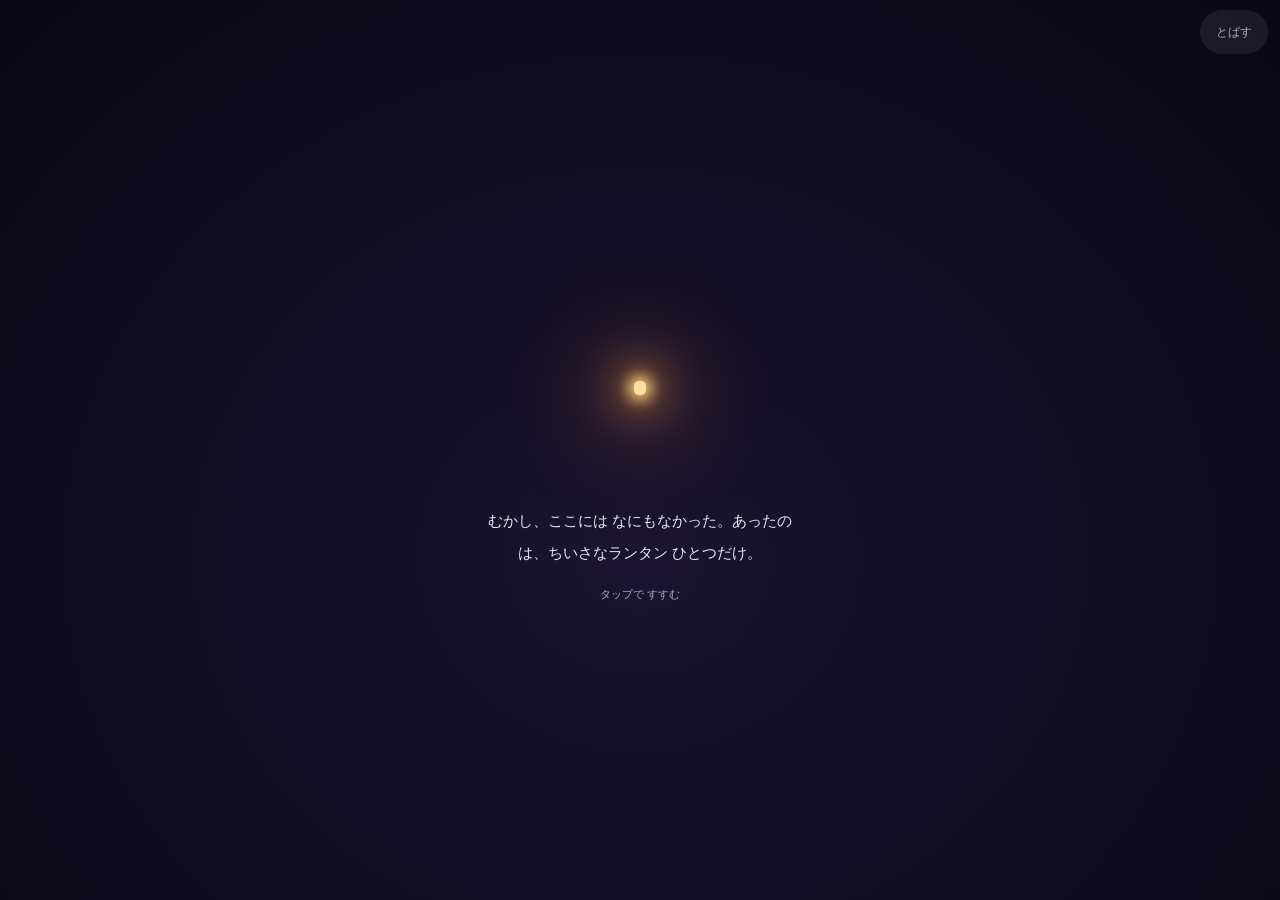
==== index.html @ 69ebb67f "フェーズ4: 昼夜サイクル・ねがいぼし・序盤の選択・ものがたり図鑑 - 昼夜サイクル: 朝50/昼70/夕50/夜70秒（定数で調整可）。段階の空を土台に   半透明ティント層を約30秒のtransi" ====
<!DOCTYPE html>
<html lang="ja">
<head>
<meta charset="UTF-8">
<meta name="viewport" content="width=device-width, initial-scale=1.0, viewport-fit=cover, user-scalable=no">
<meta name="theme-color" content="#0b1026">
<title>灯火の街リーザ</title>
<link rel="stylesheet" href="css/style.css">
</head>
<body>
<div id="app">

  <!-- 街ビュー -->
  <header id="city-view" class="stage-1 t-night" aria-label="街ビュー（タップでひかりを獲得）">
    <div id="stars"></div>
    <div id="moon"></div>
    <div id="sky-tints">
      <div class="tint tint-morning"></div>
      <div class="tint tint-day"></div>
      <div class="tint tint-dusk"></div>
    </div>
    <div id="clouds">
      <span class="cloud c1"></span>
      <span class="cloud c2"></span>
      <span class="cloud c3"></span>
    </div>
    <div class="layer" id="layer-far"></div>
    <div class="layer" id="layer-mid"></div>
    <div class="layer" id="layer-near"></div>
    <div class="layer" id="layer-fac"></div>
    <div id="ground"></div>
    <div id="resident-lights"></div>
    <div id="ambient-lights"></div>
    <div id="market-glow"></div>
    <div id="wave"></div>
    <div id="wish-layer"></div>
    <div id="tap-layer"></div>
    <div id="stage-banner">
      <span id="stage-no">段階 1</span>
      <span id="stage-name">泥のアジト</span>
      <span id="stage-glow">かがやき 0／5</span>
    </div>
    <div id="tap-hint">街をタップして ひかりを集めよう</div>
  </header>

  <!-- 資源表示バー -->
  <section id="resource-bar" aria-label="資源表示">
    <div id="res-grid">
      <div class="res">
        <span class="res-label">✦ ひかり</span>
        <span class="res-value" id="res-maso">0</span>
        <span class="res-rate" id="rate-maso">+0/秒</span>
      </div>
      <div class="res">
        <span class="res-label">▤ もくざい</span>
        <span class="res-value" id="res-shizai">0</span>
        <span class="res-rate" id="rate-shizai">+0/秒</span>
      </div>
      <div class="res">
        <span class="res-label">🏠 住人</span>
        <span class="res-value" id="res-people">0</span>
        <span class="res-rate">この街の なかま</span>
      </div>
    </div>
    <div id="goal-chip" aria-label="次の目標">
      <span id="goal-lamp"></span>
      <span id="goal-text"></span>
    </div>
  </section>

  <!-- 施設リスト -->
  <main id="facility-area">
    <h2 id="facility-heading">しせつ</h2>
    <ul id="facility-list"></ul>
  </main>

  <!-- フッターメニュー -->
  <nav id="footer-menu" aria-label="メニュー">
    <button type="button" class="tab active" data-tab="city">街</button>
    <button type="button" class="tab" data-tab="facility">しせつ</button>
    <button type="button" class="tab" data-tab="records">ずかん</button>
    <button type="button" class="tab" data-tab="settings">せってい</button>
  </nav>

</div>

<!-- 仲間の声・お知らせトースト -->
<div id="toast-area" aria-live="polite"></div>

<!-- 段階アップの祝祭演出 -->
<div id="celebration" hidden></div>

<!-- オープニング「約束」 -->
<div id="opening" class="scene-1" hidden>
  <button type="button" id="op-skip">とばす</button>
  <div id="op-stage">
    <div id="op-friends">
      <span class="op-friend f1"></span>
      <span class="op-friend f2"></span>
      <span class="op-friend f3"></span>
      <span class="op-friend f4"></span>
    </div>
    <div id="op-lantern"></div>
  </div>
  <p id="op-text"></p>
  <p id="op-next-hint">タップで すすむ</p>
  <button type="button" id="op-start" hidden>はじめる</button>
  <div id="op-flash"></div>
</div>

<!-- モーダル -->
<div id="modal-overlay" hidden>
  <div id="modal" role="dialog" aria-modal="true" aria-labelledby="modal-title">
    <div id="modal-lamp"></div>
    <h3 id="modal-title"></h3>
    <div id="modal-body"></div>
    <button type="button" id="modal-close">とじる</button>
  </div>
</div>

<script src="js/main.js"></script>
</body>
</html>
---- css/style.css ----
/* ============================================================
   灯火の街リーザ — スタイルシート
   ダーク基調（夜空の紺〜深い青紫）＋ランタンの暖色（琥珀・橙）
   外部素材・Webフォント不使用。システムフォントのみ。
   ============================================================ */

:root {
  --bg-deep: #0a0e22;
  --bg-panel: #121833;
  --bg-card: #161d3b;
  --line: rgba(255, 192, 110, 0.20);
  --amber: #ffbe62;
  --amber-bright: #ffdf9e; /* 蜂蜜色 */
  --orange: #ff9a45;       /* こはく色 */
  --c-rein: #6aa8ff;
  --c-baruto: #ff9a4d;
  --c-aruno: #d8dce8;
  --text: #e8e6f0;
  --text-dim: #aba7c9;
  --danger: #ef6e6e;
}

* { margin: 0; padding: 0; box-sizing: border-box; }

html, body {
  height: 100%;
  overflow: hidden;
  overscroll-behavior: none;
}

body {
  background: var(--bg-deep);
  color: var(--text);
  font-family: "Hiragino Kaku Gothic ProN", "Hiragino Sans", "Yu Gothic",
    "Meiryo", system-ui, sans-serif;
  -webkit-text-size-adjust: 100%;
  -webkit-tap-highlight-color: transparent;
  user-select: none;
  -webkit-user-select: none;
  touch-action: manipulation;
}

#app {
  display: flex;
  flex-direction: column;
  height: 100dvh;
  max-width: 560px;
  margin: 0 auto;
}

button {
  font-family: inherit;
  cursor: pointer;
  border: none;
}

/* ふりがな（ルビ） */
ruby { ruby-position: over; }
rt { font-size: 0.55em; opacity: 0.8; letter-spacing: 0; }

/* ============================================================
   街ビュー
   ============================================================ */

#city-view {
  position: relative;
  height: 42dvh;
  min-height: 230px;
  overflow: hidden;
  cursor: pointer;
  transition: background 1.8s ease;
  flex-shrink: 0;
}

/* 発展段階ごとの空 */
/* 「暗い夜」ではなく「灯りが主役の夜」。
   空はおよそ上半分（55%）に収め、地平線際に夜明け前の暖色帯を置いて
   完全な漆黒の面を作らない。段階が上がるほど地平線が明るくなる。 */
#city-view.stage-1 {
  background: linear-gradient(to bottom,
    #2a2552 0%, #3d3166 32%, #56396a 50%, #7c4f55 62%, #8a5a4a 70%,
    #4e3540 82%, #2e2330 100%);
}
#city-view.stage-2 {
  background: linear-gradient(to bottom,
    #262a5c 0%, #383270 34%, #5c3f6e 52%, #8a5a50 64%, #9a6a4e 70%,
    #54394a 82%, #2f2433 100%);
}
#city-view.stage-3 {
  background: linear-gradient(to bottom,
    #21275c 0%, #333476 36%, #564684 54%, #8a5e62 66%, #a07258 71%,
    #5c4258 84%, #342a40 100%);
}
#city-view.stage-4 {
  background: linear-gradient(to bottom,
    #1e2658 0%, #313a80 36%, #564a92 54%, #95646a 66%, #b07e60 71%,
    #664a62 84%, #3a2f48 100%);
}
#city-view.stage-5 {
  background: linear-gradient(to bottom,
    #1b2456 0%, #2f3e8c 34%, #5252a2 52%, #9a6e78 64%, #c08e6e 70%,
    #745878 84%, #443a58 100%);
}

/* 星空 */
#stars { position: absolute; inset: 0; pointer-events: none; }
.star {
  position: absolute;
  width: 2px; height: 2px;
  border-radius: 50%;
  background: #fff;
  opacity: 0.8;
  animation: twinkle 3s ease-in-out infinite;
}

/* 月 */
#moon {
  position: absolute;
  top: 12%; right: 12%;
  width: 34px; height: 34px;
  border-radius: 50%;
  background: radial-gradient(circle at 38% 38%, #f4eeda, #cfc8b8 65%, #aaa494);
  box-shadow: 0 0 24px 6px rgba(244, 238, 218, 0.25);
  opacity: 0;
  transition: opacity 2s ease;
  pointer-events: none;
}
#city-view.stage-2 #moon,
#city-view.stage-3 #moon,
#city-view.stage-4 #moon,
#city-view.stage-5 #moon { opacity: 0.9; }

/* 建物レイヤー */
.layer { position: absolute; inset: 0; pointer-events: none; }

.bld { position: absolute; bottom: 0; }
#layer-far  .bld { background: #2b3160; }
#layer-mid  .bld { background: #1d2348; }
#layer-near .bld { background: #131732; }
#city-view.stage-1 #layer-near .bld,
#city-view.stage-1 #layer-mid .bld { background: #181226; }
#city-view.stage-2 #layer-near .bld { background: #19142c; }
#city-view.stage-2 #layer-mid  .bld { background: #241e42; }

/* ============================================================
   施設シルエット（プレイヤーが建てたものが街の絵として残る）
   発展段階＝土地と空気の変化、施設＝建物の追加、と役割を分ける。
   ============================================================ */

#layer-fac .bld {
  bottom: 8%;            /* 地面の上に立つ前景の建物 */
  background: #150f2c;
}
#layer-fac > * { transform-origin: 50% 100%; }
#layer-fac .grow { animation: facGrow 0.55s ease-out; }
@keyframes facGrow {
  0%   { transform: scaleY(0.65); filter: brightness(2.4); }
  60%  { transform: scaleY(1.04); filter: brightness(1.6); }
  100% { transform: scaleY(1);    filter: brightness(1); }
}

/* 学問所：知的な青白い窓明かり */
.win.win-cool {
  background: #d4e6ff;
  box-shadow: 0 0 7px 2px rgba(150, 195, 255, 0.85);
}
/* 救護院：白〜緑がかった優しい灯 */
.win.win-soft {
  background: #e2ffe9;
  box-shadow: 0 0 7px 2px rgba(160, 240, 190, 0.8);
}
.clinic-aura {
  position: absolute;
  pointer-events: none;
  background: radial-gradient(ellipse at 50% 100%,
    rgba(190, 250, 210, 0.30), rgba(190, 250, 210, 0.10) 55%, transparent 75%);
  animation: glowPulse 6s ease-in-out infinite;
}

/* 市場の屋台とにぎわい */
.stall {
  position: absolute;
  background: #2a1a32;
  clip-path: polygon(0 100%, 0 34%, 50% 0, 100% 34%, 100% 100%);
}
.stall .win { animation-duration: 1.6s; }
.stall-glow {
  position: absolute;
  pointer-events: none;
  background: radial-gradient(ellipse at 50% 100%,
    rgba(255, 150, 70, 0.35), rgba(255, 130, 60, 0.12) 55%, transparent 78%);
  animation: glowPulse 4.5s ease-in-out infinite;
}

/* 屋根の形（clip-path） */
.bld.shape-hut {
  clip-path: polygon(0 100%, 0 38%, 12% 38%, 50% 0, 88% 38%, 100% 38%, 100% 100%);
}
.bld.shape-tower {
  clip-path: polygon(0 100%, 0 26%, 34% 26%, 50% 0, 66% 26%, 100% 26%, 100% 100%);
}
.bld.shape-step {
  clip-path: polygon(0 100%, 0 18%, 28% 18%, 28% 0, 72% 0, 72% 18%, 100% 18%, 100% 100%);
}
.bld.shape-flat {
  clip-path: polygon(0 100%, 0 6%, 8% 0, 92% 0, 100% 6%, 100% 100%);
}
.bld.shape-dome {
  clip-path: polygon(0 100%, 0 30%, 10% 16%, 30% 4%, 50% 0, 70% 4%, 90% 16%, 100% 30%, 100% 100%);
}

/* 窓明かり */
.win {
  position: absolute;
  width: 3px; height: 5px;
  border-radius: 1px;
  background: var(--amber-bright);
  box-shadow: 0 0 6px 1.5px rgba(255, 180, 80, 0.85);
  animation: flicker 2.6s ease-in-out infinite;
}

/* ランタン・街灯の光点 */
.lantern {
  position: absolute;
  width: 5px; height: 5px;
  border-radius: 50%;
  background: var(--amber-bright);
  box-shadow:
    0 0 8px 3px rgba(255, 190, 100, 0.9),
    0 0 22px 9px rgba(255, 150, 60, 0.35);
  animation: lanternSway 2.4s ease-in-out infinite;
}

/* 段階1の主役ランタン：小屋の戸口で大きく灯る */
.lantern.hero {
  width: 8px; height: 8px;
  box-shadow:
    0 0 14px 6px rgba(255, 205, 120, 0.95),
    0 0 44px 20px rgba(255, 165, 75, 0.45),
    0 0 100px 50px rgba(255, 145, 60, 0.16);
}

/* 住人の灯：人が増えるほど、窓明かりが増える */
#resident-lights { position: absolute; inset: 0; pointer-events: none; }
.res-light {
  position: absolute;
  width: 3px; height: 3px;
  border-radius: 1px;
  background: #ffd9a0;
  box-shadow: 0 0 6px 2px rgba(255, 195, 115, 0.65);
  animation: flicker 3s ease-in-out infinite;
}

/* 光の海（高段階の遠景の小さな灯） */
.sea-light {
  position: absolute;
  width: 2px; height: 2px;
  border-radius: 50%;
  background: #ffd9a0;
  box-shadow: 0 0 5px 2px rgba(255, 190, 110, 0.6);
  animation: twinkle 4s ease-in-out infinite;
}

/* 地面：街エリアを広く取り、漆黒にしない暖かみのある暗色 */
#ground {
  position: absolute;
  left: 0; right: 0; bottom: 0;
  height: 13%;
  background: linear-gradient(to bottom,
    rgba(40, 28, 38, 0) 0%, #2c2030 40%, #221a28 100%);
  pointer-events: none;
}

/* 市場の賑わい（暖色グロー・段階4以上） */
#market-glow {
  position: absolute;
  bottom: -6%;
  left: 18%;
  width: 64%;
  height: 38%;
  background: radial-gradient(ellipse at 50% 100%,
    rgba(255, 140, 58, 0.30), rgba(255, 120, 50, 0.12) 50%, transparent 75%);
  opacity: 0;
  transition: opacity 2s ease;
  animation: glowPulse 5s ease-in-out infinite;
  pointer-events: none;
}
#city-view.stage-4 #market-glow { opacity: 1; }
#city-view.stage-5 #market-glow { opacity: 1; left: 8%; width: 84%; }

/* 段階アップ：光の波 */
#wave {
  position: absolute;
  left: 50%; top: 62%;
  width: 24px; height: 24px;
  border-radius: 50%;
  background: radial-gradient(circle,
    rgba(255, 220, 150, 0.95) 0%,
    rgba(255, 180, 90, 0.5) 38%,
    rgba(255, 160, 70, 0.18) 60%,
    transparent 72%);
  transform: translate(-50%, -50%) scale(0);
  opacity: 0;
  pointer-events: none;
}
#wave.play { animation: lightWave 1.7s ease-out forwards; }
@keyframes lightWave {
  0%   { transform: translate(-50%, -50%) scale(0);  opacity: 1; }
  70%  { opacity: 0.75; }
  100% { transform: translate(-50%, -50%) scale(70); opacity: 0; }
}
#city-view.flash { animation: cityFlash 1.7s ease-out; }
@keyframes cityFlash {
  0% { filter: brightness(1); }
  30% { filter: brightness(1.55) saturate(1.2); }
  100% { filter: brightness(1); }
}

/* タップ演出 */
#tap-layer { position: absolute; inset: 0; pointer-events: none; overflow: hidden; }
.tap-glow {
  position: absolute;
  width: 40px; height: 40px;
  border-radius: 50%;
  background: radial-gradient(circle,
    rgba(255, 220, 150, 0.85), rgba(255, 170, 80, 0.3) 55%, transparent 72%);
  transform: translate(-50%, -50%) scale(0.4);
  animation: tapGlow 0.55s ease-out forwards;
}
@keyframes tapGlow {
  to { transform: translate(-50%, -50%) scale(2.1); opacity: 0; }
}
.tap-num {
  position: absolute;
  transform: translate(-50%, -50%);
  color: var(--amber-bright);
  font-size: 15px;
  font-weight: bold;
  text-shadow: 0 0 8px rgba(255, 170, 80, 0.9);
  animation: tapNum 0.8s ease-out forwards;
}
@keyframes tapNum {
  to { transform: translate(-50%, -190%); opacity: 0; }
}

/* タップで舞い上がる光の粒 */
.spark {
  position: absolute;
  width: 4px; height: 4px;
  border-radius: 50%;
  background: var(--amber-bright);
  box-shadow: 0 0 6px 2px rgba(255, 190, 100, 0.8);
  transform: translate(-50%, -50%);
  animation: sparkRise 1.1s ease-out forwards;
}
@keyframes sparkRise {
  0%   { transform: translate(-50%, -50%) scale(1); opacity: 1; }
  100% { transform: translate(calc(-50% + var(--dx, 0px)), -86px) scale(0.4); opacity: 0; }
}

/* タップ時：街の灯が一瞬強く脈動する */
#ambient-lights { transition: filter 0.16s ease-out; }
#city-view.lantern-pulse #ambient-lights { filter: brightness(1.8); }

/* 段階表示バナー */
#stage-banner {
  position: absolute;
  top: 10px; left: 10px;
  display: flex;
  flex-direction: column;
  padding: 6px 12px;
  border-radius: 10px;
  background: rgba(8, 10, 26, 0.55);
  border: 1px solid var(--line);
  pointer-events: none;
  backdrop-filter: blur(2px);
}
#stage-no { font-size: 10px; color: var(--text-dim); letter-spacing: 1px; }
#stage-name { font-size: 14px; font-weight: bold; color: var(--amber-bright); }
#stage-glow { font-size: 10px; color: var(--amber); margin-top: 1px; }

#tap-hint {
  position: absolute;
  bottom: 12px; left: 50%;
  transform: translateX(-50%);
  font-size: 11px;
  color: rgba(255, 213, 138, 0.75);
  background: rgba(8, 10, 26, 0.45);
  padding: 4px 12px;
  border-radius: 999px;
  pointer-events: none;
  animation: hintPulse 2.4s ease-in-out infinite;
  white-space: nowrap;
  transition: opacity 0.9s ease;
}
@keyframes hintPulse { 0%, 100% { opacity: 0.85; } 50% { opacity: 0.35; } }
#tap-hint.hidden { opacity: 0; animation: none; }

/* 共通アニメーション
   ※ 灯のゆらぎは filter(brightness) で表現する。
     opacity は昼夜サイクルの点灯/消灯フェードのために空けておく。 */
@keyframes flicker {
  0%, 100% { filter: brightness(1); }
  50% { filter: brightness(0.55); }
}
@keyframes twinkle {
  0%, 100% { opacity: 0.85; }
  50% { opacity: 0.2; }
}
@keyframes lanternSway {
  0%, 100% { filter: brightness(1); transform: translateY(0); }
  35% { filter: brightness(0.7); }
  50% { filter: brightness(0.95); transform: translateY(-1px); }
  70% { filter: brightness(0.6); }
}
@keyframes glowPulse {
  0%, 100% { transform: scaleX(1); }
  50% { transform: scaleX(1.08); }
}

/* ============================================================
   資源バー
   ============================================================ */

#resource-bar {
  display: flex;
  flex-direction: column;
  gap: 6px;
  padding: 8px 10px 7px;
  background: var(--bg-panel);
  border-top: 1px solid var(--line);
  border-bottom: 1px solid var(--line);
  flex-shrink: 0;
}
#res-grid {
  display: grid;
  grid-template-columns: 1fr 1fr 1.2fr;
  gap: 6px;
}

/* 次の目標チップ */
#goal-chip {
  display: flex;
  align-items: center;
  gap: 7px;
  align-self: center;
  max-width: 100%;
  padding: 4px 12px;
  border-radius: 999px;
  background: rgba(255, 178, 90, 0.10);
  border: 1px solid rgba(255, 178, 90, 0.30);
}
#goal-lamp {
  width: 6px; height: 6px;
  border-radius: 50%;
  background: var(--amber-bright);
  box-shadow: 0 0 6px 2px rgba(255, 190, 100, 0.8);
  animation: lanternSway 2.4s ease-in-out infinite;
  flex-shrink: 0;
}
#goal-text {
  font-size: 11px;
  color: var(--amber-bright);
  white-space: nowrap;
  overflow: hidden;
  text-overflow: ellipsis;
}
#goal-chip.changed { animation: goalChanged 0.7s ease-out; }
@keyframes goalChanged {
  0% { transform: scale(0.92); background: rgba(255, 178, 90, 0.35); }
  100% { transform: scale(1); background: rgba(255, 178, 90, 0.10); }
}
.res {
  display: flex;
  flex-direction: column;
  align-items: center;
  gap: 1px;
  min-width: 0;
}
.res-label { font-size: 10px; color: var(--text-dim); letter-spacing: 1px; }
.res-value {
  font-size: 17px;
  font-weight: bold;
  color: var(--amber-bright);
  text-shadow: 0 0 10px rgba(255, 178, 90, 0.25);
  white-space: nowrap;
}
.res-rate { font-size: 10px; color: var(--text-dim); white-space: nowrap; }
#res-stage { color: var(--amber); }

/* ============================================================
   施設リスト
   ============================================================ */

#facility-area {
  flex: 1;
  overflow-y: auto;
  -webkit-overflow-scrolling: touch;
  padding: 10px 12px calc(76px + env(safe-area-inset-bottom));
  background:
    radial-gradient(ellipse at 50% -20%, rgba(40, 48, 96, 0.5), transparent 60%),
    var(--bg-deep);
}
#facility-heading {
  font-size: 12px;
  color: var(--text-dim);
  letter-spacing: 3px;
  margin: 2px 2px 8px;
}
#facility-list { list-style: none; display: flex; flex-direction: column; gap: 10px; }

.card {
  display: flex;
  align-items: center;
  gap: 10px;
  background: linear-gradient(135deg, var(--bg-card), #121736);
  border: 1px solid var(--line);
  border-radius: 20px;
  padding: 12px 13px;
  box-shadow: 0 2px 10px rgba(0, 0, 0, 0.35);
}
.card-info { flex: 1; min-width: 0; }
.card-head {
  display: flex;
  align-items: baseline;
  gap: 8px;
  flex-wrap: wrap;
}
.card-name { font-size: 15px; font-weight: bold; color: var(--text); }
.card-char { font-size: 10px; color: var(--amber); }
.card-lv {
  font-size: 11px;
  color: var(--amber-bright);
  background: rgba(255, 178, 90, 0.12);
  border-radius: 6px;
  padding: 1px 6px;
}
.card-effect { font-size: 11px; color: var(--text-dim); margin-top: 4px; line-height: 1.7; }
.card-stat { font-size: 11px; color: var(--amber-bright); margin-top: 3px; }
.card-cost { font-size: 11px; margin-top: 2px; color: var(--text-dim); }
.card-cost .ok { color: #8fd48f; }
.card-cost .ng { color: var(--danger); }

/* 担当キャラのチップ（キャラ色） */
.card-char.chip-rein { color: var(--c-rein); }
.card-char.chip-baruto { color: var(--c-baruto); }
.card-char.chip-aruno { color: var(--c-aruno); }

.buy-btn {
  min-width: 66px;
  min-height: 48px;
  padding: 6px 10px;
  border-radius: 16px;
  font-size: 13px;
  font-weight: bold;
  color: #3a2304;
  background: linear-gradient(to bottom, #ffe7ae, var(--orange));
  box-shadow: 0 2px 10px rgba(255, 160, 70, 0.4);
  transition: transform 0.12s cubic-bezier(0.34, 1.8, 0.5, 1), opacity 0.2s ease;
  flex-shrink: 0;
}
.buy-btn:active { transform: scale(0.88); } /* ぷにっと縮む */
.buy-btn:disabled {
  background: #2e345c;
  color: #9aa0c4; /* グレーアウト時も読める明度を確保 */
  box-shadow: none;
  cursor: default;
}
/* 建設可能になった瞬間の気づき（わずかな明滅） */
.buy-btn.ping { animation: btnPing 0.9s ease-out 2; }
@keyframes btnPing {
  0%   { box-shadow: 0 0 0 0 rgba(255, 205, 130, 0.75); }
  100% { box-shadow: 0 0 16px 7px rgba(255, 205, 130, 0); }
}

/* ============================================================
   フッターメニュー
   ============================================================ */

#footer-menu {
  position: fixed;
  left: 0; right: 0; bottom: 0;
  margin: 0 auto;
  max-width: 560px;
  display: grid;
  grid-template-columns: repeat(4, 1fr);
  background: rgba(12, 15, 36, 0.96);
  border-top: 1px solid var(--line);
  padding-bottom: env(safe-area-inset-bottom);
  backdrop-filter: blur(6px);
}
#footer-menu .tab {
  min-height: 56px;
  background: transparent;
  color: var(--text-dim);
  font-size: 13px;
  font-weight: bold;
  letter-spacing: 2px;
  transition: color 0.2s ease;
}
#footer-menu .tab.active {
  color: var(--amber-bright);
  text-shadow: 0 0 10px rgba(255, 178, 90, 0.5);
}

/* ============================================================
   モーダル
   ============================================================ */

#modal-overlay {
  position: fixed;
  inset: 0;
  z-index: 50;
  display: flex;
  align-items: center;
  justify-content: center;
  padding: 20px;
  background: rgba(4, 6, 18, 0.78);
  animation: fadeIn 0.25s ease;
}
/* hidden属性を確実に効かせる（#modal-overlayのdisplay:flexがUAスタイルの
   [hidden]{display:none}より優先されてしまい、空のオーバーレイが画面を
   覆って操作不能になる不具合の修正） */
#modal-overlay[hidden] { display: none; }
@keyframes fadeIn { from { opacity: 0; } to { opacity: 1; } }

#modal {
  width: 100%;
  max-width: 340px;
  max-height: 76dvh;
  display: flex;
  flex-direction: column;
  background: linear-gradient(160deg, #1a2145, #10142e);
  border: 1px solid rgba(255, 178, 90, 0.35);
  border-radius: 18px;
  padding: 22px 18px 18px;
  box-shadow: 0 0 40px rgba(255, 160, 70, 0.12), 0 10px 30px rgba(0, 0, 0, 0.5);
  animation: modalUp 0.3s ease;
}
@keyframes modalUp {
  from { transform: translateY(16px); opacity: 0; }
  to { transform: translateY(0); opacity: 1; }
}

#modal-lamp {
  width: 10px; height: 10px;
  margin: 0 auto 12px;
  border-radius: 50%;
  background: var(--amber-bright);
  box-shadow:
    0 0 10px 4px rgba(255, 190, 100, 0.9),
    0 0 30px 14px rgba(255, 150, 60, 0.3);
  animation: lanternSway 2.4s ease-in-out infinite;
}

#modal-title {
  font-size: 15px;
  text-align: center;
  color: var(--amber-bright);
  margin-bottom: 12px;
  letter-spacing: 1px;
}

#modal-body {
  overflow-y: auto;
  font-size: 13px;
  line-height: 1.9;
  color: var(--text);
}

.story-text {
  background: rgba(255, 178, 90, 0.07);
  border-left: 3px solid var(--amber);
  border-radius: 0 10px 10px 0;
  padding: 10px 12px;
  margin-bottom: 10px;
}
.story-stage {
  font-size: 10px;
  color: var(--amber);
  letter-spacing: 1px;
  margin-bottom: 2px;
}
.story-locked { color: var(--text-dim); border-left-color: #3a3f60; }
.story-you {
  font-size: 12px;
  color: var(--amber);
  text-align: center;
  margin-top: 4px;
}
.intro-line { margin-bottom: 10px; text-align: center; }

.settings-row { margin-bottom: 14px; font-size: 12px; color: var(--text-dim); line-height: 1.8; }

.danger-btn {
  width: 100%;
  min-height: 48px;
  border-radius: 12px;
  background: transparent;
  border: 1px solid var(--danger);
  color: var(--danger);
  font-size: 13px;
  font-weight: bold;
}
.danger-btn:active { background: rgba(224, 85, 85, 0.15); }

#modal-close {
  margin-top: 16px;
  min-height: 48px;
  border-radius: 12px;
  font-size: 14px;
  font-weight: bold;
  color: #2a1804;
  background: linear-gradient(to bottom, var(--amber-bright), var(--orange));
  box-shadow: 0 2px 8px rgba(255, 150, 60, 0.35);
}
#modal-close:active { transform: scale(0.97); }

/* 小さい画面への配慮 */
@media (max-height: 640px) {
  #city-view { height: 38dvh; min-height: 200px; }
}

/* ============================================================
   トースト（仲間の声・住人のお知らせ）
   ============================================================ */

#toast-area {
  position: fixed;
  left: 50%;
  transform: translateX(-50%);
  bottom: calc(66px + env(safe-area-inset-bottom));
  width: min(92vw, 420px);
  z-index: 40;
  display: flex;
  flex-direction: column;
  gap: 8px;
  pointer-events: none;
}
.toast {
  pointer-events: auto;
  display: flex;
  align-items: center;
  gap: 9px;
  background: rgba(18, 23, 50, 0.96);
  border: 1.5px solid var(--line);
  border-radius: 18px;
  padding: 9px 14px;
  font-size: 12px;
  line-height: 1.7;
  color: var(--text);
  box-shadow: 0 4px 16px rgba(0, 0, 0, 0.45);
  animation: toastIn 0.3s cubic-bezier(0.34, 1.4, 0.5, 1);
}
.toast.out { animation: toastOut 0.32s ease forwards; }
@keyframes toastIn {
  from { transform: translateY(14px); opacity: 0; }
  to { transform: translateY(0); opacity: 1; }
}
@keyframes toastOut {
  to { transform: translateY(8px); opacity: 0; }
}
.toast.info { border-color: rgba(255, 192, 110, 0.45); }

/* 吹き出し：角丸＋キャラ色の縁取り。顔は描かず紋章で表現 */
.toast.voice .emblem {
  width: 28px; height: 28px;
  border-radius: 50%;
  display: flex;
  align-items: center;
  justify-content: center;
  font-size: 14px;
  flex-shrink: 0;
  background: rgba(255, 255, 255, 0.06);
}
.toast.voice .voice-body { display: flex; flex-direction: column; min-width: 0; }
.toast.voice .voice-name { font-size: 10px; font-weight: bold; letter-spacing: 1px; }
.toast.v-rein   { border-color: rgba(106, 168, 255, 0.65); }
.toast.v-rein   .emblem { border: 1.5px solid var(--c-rein); }
.toast.v-rein   .voice-name { color: var(--c-rein); }
.toast.v-baruto { border-color: rgba(255, 154, 77, 0.65); }
.toast.v-baruto .emblem { border: 1.5px solid var(--c-baruto); }
.toast.v-baruto .voice-name { color: var(--c-baruto); }
.toast.v-aruno  { border-color: rgba(216, 220, 232, 0.55); }
.toast.v-aruno  .emblem { border: 1.5px solid var(--c-aruno); }
.toast.v-aruno  .voice-name { color: var(--c-aruno); }

/* ============================================================
   祝祭演出（段階アップ：おめでとう!）
   ============================================================ */

#celebration {
  position: fixed;
  inset: 0;
  z-index: 45;
  pointer-events: none;
  overflow: hidden;
}
#celebration[hidden] { display: none; }
#cel-title {
  position: absolute;
  left: 50%; top: 26%;
  transform: translate(-50%, -50%);
  font-size: 30px;
  font-weight: bold;
  color: var(--amber-bright);
  text-shadow: 0 0 18px rgba(255, 190, 100, 0.9), 0 2px 4px rgba(0, 0, 0, 0.4);
  animation: celTitle 1.6s cubic-bezier(0.34, 1.5, 0.5, 1) forwards;
  white-space: nowrap;
}
@keyframes celTitle {
  0% { transform: translate(-50%, -50%) scale(0.4); opacity: 0; }
  20% { transform: translate(-50%, -50%) scale(1.08); opacity: 1; }
  30% { transform: translate(-50%, -50%) scale(1); }
  80% { opacity: 1; }
  100% { transform: translate(-50%, -62%); opacity: 0; }
}
.cel-spark {
  position: absolute;
  width: 6px; height: 6px;
  border-radius: 50%;
  background: var(--amber-bright);
  box-shadow: 0 0 10px 4px rgba(255, 190, 100, 0.8);
  animation: celRise 1.3s ease-out forwards;
  opacity: 0;
}
@keyframes celRise {
  0% { transform: translateY(0) scale(1); opacity: 1; }
  100% { transform: translateY(-46vh) scale(0.4); opacity: 0; }
}
.cheer {
  position: absolute;
  font-size: 14px;
  font-weight: bold;
  color: #fff;
  text-shadow: 0 0 10px rgba(255, 200, 120, 0.9);
  animation: cheerFloat 1.5s ease-out forwards;
  opacity: 0;
}
@keyframes cheerFloat {
  0% { transform: translateY(10px) scale(0.8); opacity: 0; }
  25% { opacity: 1; }
  100% { transform: translateY(-34px) scale(1.05); opacity: 0; }
}

/* ============================================================
   オープニング「約束」
   ============================================================ */

#opening {
  position: fixed;
  inset: 0;
  z-index: 90;
  display: flex;
  flex-direction: column;
  align-items: center;
  justify-content: center;
  padding: 28px;
  background: radial-gradient(ellipse at 50% 62%,
    #1a1430 0%, #110d24 45%, #0a0817 100%);
  cursor: pointer;
  user-select: none;
}
#opening[hidden] { display: none; }

#op-skip {
  position: absolute;
  top: calc(10px + env(safe-area-inset-top));
  right: 12px;
  min-height: 44px;
  padding: 8px 16px;
  border-radius: 999px;
  background: rgba(255, 255, 255, 0.07);
  color: var(--text-dim);
  font-size: 12px;
}

#op-stage { position: relative; width: 180px; height: 180px; margin-bottom: 28px; }

#op-lantern {
  position: absolute;
  left: 50%; top: 50%;
  width: 12px; height: 14px;
  transform: translate(-50%, -50%);
  border-radius: 5px;
  background: var(--amber-bright);
  box-shadow:
    0 0 14px 6px rgba(255, 205, 120, 0.9),
    0 0 44px 20px rgba(255, 165, 75, 0.4),
    0 0 100px 50px rgba(255, 145, 60, 0.14);
  animation: lanternSway 2.6s ease-in-out infinite;
}
/* 2枚目：灯がやさしく、おおきく揺れる */
#opening.scene-2 #op-lantern,
#opening.scene-3 #op-lantern,
#opening.scene-4 #op-lantern {
  animation: opLanternWarm 2.2s ease-in-out infinite;
}
@keyframes opLanternWarm {
  0%, 100% { transform: translate(-50%, -50%) scale(1); opacity: 1; }
  50% { transform: translate(-50%, -52%) scale(1.18); opacity: 0.85; }
}

/* 3枚目：4つの小さな光（仲間の気配）が集まってくる */
.op-friend {
  position: absolute;
  width: 7px; height: 7px;
  border-radius: 50%;
  background: #ffe9c0;
  box-shadow: 0 0 10px 4px rgba(255, 210, 140, 0.7);
  opacity: 0;
}
#opening.scene-3 .op-friend,
#opening.scene-4 .op-friend { animation: friendGather 2.4s ease-out forwards; }
.op-friend.f1 { left: 8%;  top: 16%; }
.op-friend.f2 { left: 86%; top: 24%; animation-delay: 0.25s !important; }
.op-friend.f3 { left: 12%; top: 78%; animation-delay: 0.5s !important; }
.op-friend.f4 { left: 82%; top: 72%; animation-delay: 0.75s !important; }
@keyframes friendGather {
  0% { opacity: 0; transform: translate(0, 0) scale(0.6); }
  30% { opacity: 1; }
  100% {
    opacity: 1;
    transform: translate(calc((90px - 100%) * 0.45), calc((90px - 100%) * 0.45)) scale(1);
  }
}

#op-text {
  max-width: 320px;
  min-height: 4.2em;
  font-size: 15px;
  line-height: 2.1;
  text-align: center;
  color: var(--text);
  animation: fadeIn 0.8s ease;
}
#op-next-hint {
  margin-top: 18px;
  font-size: 11px;
  color: var(--text-dim);
  animation: hintPulse 2.4s ease-in-out infinite;
}
#op-start {
  min-width: 180px;
  min-height: 54px;
  border-radius: 999px;
  font-size: 17px;
  font-weight: bold;
  color: #3a2304;
  background: linear-gradient(to bottom, #ffe7ae, var(--orange));
  box-shadow: 0 0 24px rgba(255, 170, 80, 0.45);
  transition: transform 0.12s cubic-bezier(0.34, 1.8, 0.5, 1);
  animation: fadeIn 0.8s ease;
}
#op-start:active { transform: scale(0.9); }

/* はじめる→画面が暖かく明転して、街へ */
#op-flash {
  position: absolute;
  inset: 0;
  pointer-events: none;
  background: radial-gradient(ellipse at 50% 60%,
    rgba(255, 222, 160, 0.95), rgba(255, 190, 110, 0.75) 45%, rgba(255, 170, 90, 0.4) 100%);
  opacity: 0;
}
#opening.depart { animation: opDepart 0.95s ease forwards; }
#opening.depart #op-flash { animation: opFlash 0.95s ease forwards; }
@keyframes opFlash {
  0% { opacity: 0; }
  40% { opacity: 1; }
  100% { opacity: 1; }
}
@keyframes opDepart {
  0% { opacity: 1; }
  55% { opacity: 1; }
  100% { opacity: 0; }
}

/* きろく内の「やくそくを もういちど見る」 */
.replay-btn {
  width: 100%;
  min-height: 46px;
  margin-bottom: 12px;
  border-radius: 14px;
  background: rgba(255, 192, 110, 0.12);
  border: 1px solid rgba(255, 192, 110, 0.4);
  color: var(--amber-bright);
  font-size: 13px;
  font-weight: bold;
}
.replay-btn:active { transform: scale(0.96); }

/* ============================================================
   昼夜サイクル（朝→昼→夕→夜。色の変化はCSS transitionで約30秒）
   段階ごとの空（夜の姿）を土台に、半透明のティント層を重ねて
   時間帯の色をのせる。「段階の個性 > 時間帯の色」を保つ。
   ============================================================ */

#sky-tints { position: absolute; inset: 0; pointer-events: none; }
.tint {
  position: absolute;
  inset: 0;
  opacity: 0;
  transition: opacity 30s linear;
}
/* 朝：地平線から淡い金色、空は薄い水色〜藤色。建物はやわらかい逆光 */
.tint-morning {
  background: linear-gradient(to bottom,
    #a9b8da 0%, #bdb2da 32%, #d9bfae 55%, #f0d3a0 68%, #e8c290 76%,
    #b08e7a 88%, #6e5a5c 100%);
}
/* 昼：もっとも明るく広い薄青の空 */
.tint-day {
  background: linear-gradient(to bottom,
    #9dc2e8 0%, #abceee 38%, #c2daf0 64%, #d6e2ea 80%,
    #b6b9c2 92%, #9a978f 100%);
}
/* 夕：こはく色〜茜色 */
.tint-dusk {
  background: linear-gradient(to bottom,
    #574a88 0%, #84577a 34%, #b96760 56%, #e4944e 70%, #d4824a 76%,
    #8a5648 88%, #4e3848 100%);
}
#city-view.t-morning .tint-morning { opacity: 0.82; }
#city-view.t-day     .tint-day     { opacity: 0.88; }
#city-view.t-dusk    .tint-dusk    { opacity: 0.7; }

/* 雲（朝・昼にゆっくり流れる） */
#clouds {
  position: absolute;
  inset: 0;
  pointer-events: none;
  opacity: 0;
  transition: opacity 30s linear;
}
#city-view.t-morning #clouds { opacity: 0.45; }
#city-view.t-day     #clouds { opacity: 0.85; }
.cloud {
  position: absolute;
  background: rgba(255, 255, 255, 0.75);
  border-radius: 50%;
  filter: blur(7px);
  animation: cloudDrift linear infinite;
}
.cloud.c1 { width: 90px;  height: 22px; top: 14%; animation-duration: 95s;  animation-delay: -20s; }
.cloud.c2 { width: 60px;  height: 16px; top: 26%; animation-duration: 120s; animation-delay: -70s; }
.cloud.c3 { width: 110px; height: 26px; top: 7%;  animation-duration: 150s; animation-delay: -110s; }
@keyframes cloudDrift {
  from { transform: translateX(-30vw); }
  to   { transform: translateX(110vw); }
}

/* 灯の点灯/消灯：時間差(--lit-delay)で一つずつ */
.win, .lantern, .sea-light, .res-light {
  transition: opacity 2.2s ease;
  transition-delay: var(--lit-delay, 0s);
}
#market-glow, .stall-glow, .clinic-aura { transition: opacity 8s ease; }

/* 朝・昼：窓明かりとランタンは休む（段階1の主役ランタンだけは灯り続ける） */
#city-view.t-morning .win, #city-view.t-day .win,
#city-view.t-morning .lantern:not(.hero), #city-view.t-day .lantern:not(.hero),
#city-view.t-morning .sea-light, #city-view.t-day .sea-light,
#city-view.t-morning .res-light, #city-view.t-day .res-light,
#city-view.t-morning .stall-glow, #city-view.t-day .stall-glow,
#city-view.t-morning .clinic-aura, #city-view.t-day .clinic-aura,
#city-view.t-morning #market-glow, #city-view.t-day #market-glow {
  opacity: 0 !important;
}

/* 星と月は夜（と夕の名残）にだけ */
#stars { transition: opacity 30s linear; }
#city-view.t-morning #stars { opacity: 0.15; }
#city-view.t-day     #stars { opacity: 0; }
#city-view.t-dusk    #stars { opacity: 0.5; }
#city-view.t-morning #moon, #city-view.t-day #moon { opacity: 0 !important; }

/* 夜のタップ：粒がわずかに華やぐ */
.spark.bright {
  width: 5px; height: 5px;
  box-shadow:
    0 0 8px 3px rgba(255, 210, 130, 0.95),
    0 0 18px 7px rgba(255, 180, 90, 0.4);
}

/* ============================================================
   ねがいぼし（昼=光る蝶 / 夜=流れ星）
   ============================================================ */

#wish-layer { position: absolute; inset: 0; pointer-events: none; }
.wish {
  position: absolute;
  width: 48px; height: 48px;     /* タップしやすい大きさ */
  pointer-events: auto;
  background: transparent;
  border: none;
  cursor: pointer;
  animation: wishLife 6s ease forwards;
}
.wish.gone { animation: wishOut 0.5s ease forwards; }
@keyframes wishLife {
  0% { opacity: 0; }
  8% { opacity: 1; }
  85% { opacity: 1; }
  100% { opacity: 0; }
}
@keyframes wishOut { to { opacity: 0; } }

/* 流れ星：ゆっくり斜めにながれる光 */
.wish-star { animation: wishLife 6s ease forwards, wishDrift 6s linear forwards; }
@keyframes wishDrift { to { transform: translate(-44px, 26px); } }
.wish-star .wish-core {
  position: absolute;
  left: 50%; top: 50%;
  width: 7px; height: 7px;
  border-radius: 50%;
  background: #fff7e0;
  box-shadow:
    0 0 10px 4px rgba(255, 235, 180, 0.95),
    0 0 26px 10px rgba(255, 210, 130, 0.45);
}
.wish-star .wish-core::after {
  content: "";
  position: absolute;
  left: 5px; top: 2px;
  width: 46px; height: 2.5px;
  border-radius: 2px;
  transform: rotate(-28deg);
  transform-origin: left center;
  background: linear-gradient(to right, rgba(255, 240, 200, 0.95), transparent);
}

/* 光る蝶：はばたく2枚のはね */
.wish-butterfly .wish-core {
  position: absolute;
  left: 50%; top: 50%;
  width: 2.5px; height: 9px;
  border-radius: 2px;
  background: #fff3d6;
  box-shadow: 0 0 8px 3px rgba(255, 240, 200, 0.8);
  animation: butterflyBob 1.6s ease-in-out infinite;
}
.wish-butterfly .wish-core::before,
.wish-butterfly .wish-core::after {
  content: "";
  position: absolute;
  top: -1px;
  width: 9px; height: 11px;
  border-radius: 60% 60% 45% 45%;
  background: rgba(255, 244, 214, 0.9);
  box-shadow: 0 0 9px 3px rgba(255, 226, 160, 0.65);
}
.wish-butterfly .wish-core::before {
  left: -9px;
  transform-origin: right center;
  animation: flapL 0.45s ease-in-out infinite;
}
.wish-butterfly .wish-core::after {
  left: 2.5px;
  transform-origin: left center;
  animation: flapR 0.45s ease-in-out infinite;
}
@keyframes flapL { 0%, 100% { transform: scaleX(1); } 50% { transform: scaleX(0.35); } }
@keyframes flapR { 0%, 100% { transform: scaleX(1); } 50% { transform: scaleX(0.35); } }
@keyframes butterflyBob {
  0%, 100% { transform: translateY(0); }
  50% { transform: translateY(-7px); }
}

.wish-num {
  font-size: 16px;
  color: #fff3d6;
  animation-duration: 1.05s;
}

/* ============================================================
   ずかん（街のあゆみ＋ものがたり）
   ============================================================ */

.zukan-head {
  font-size: 11px;
  letter-spacing: 3px;
  text-align: center;
  color: var(--text-dim);
  margin: 14px 0 8px;
}
.page-card {
  background: rgba(255, 220, 150, 0.06);
  border: 1px solid rgba(255, 192, 110, 0.28);
  border-radius: 14px;
  padding: 10px 12px;
  margin-bottom: 10px;
}
.page-title {
  font-size: 13px;
  font-weight: bold;
  color: var(--amber-bright);
  margin-bottom: 4px;
}
.page-text { font-size: 12.5px; line-height: 2; }
.page-locked { opacity: 0.75; }
.page-locked .page-title { color: var(--text-dim); }
.page-locked .page-text { color: var(--text-dim); font-size: 11px; }
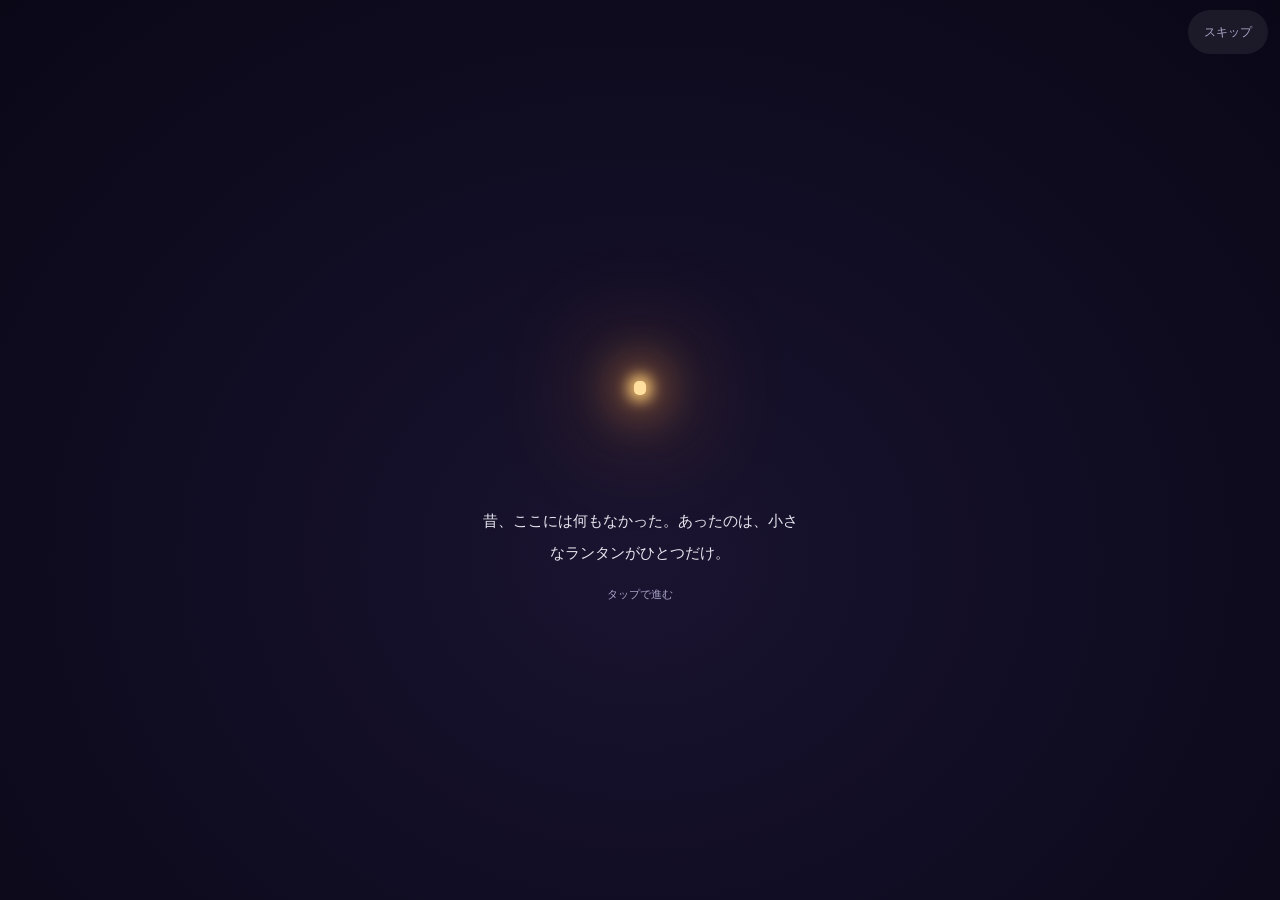
==== commit 97ae6f14: "フェーズ6: 文章の対象年齢引き上げ＋Three.js本格3D街ビュー＋街のおねがい タスクA: 通常の漢字仮名交じり文へ全面改稿（分かち書き全廃、ルビは   救護院・街灯網・帳など難読語のみ）。光/" ====
--- a/index.html
+++ b/index.html
@@ -6,12 +6,13 @@
 <meta name="theme-color" content="#0b1026">
 <title>灯火の街リーザ</title>
 <link rel="stylesheet" href="css/style.css">
+<link rel="stylesheet" href="css/town3d.css">
 </head>
 <body>
 <div id="app">
 
   <!-- 街ビュー -->
-  <header id="city-view" class="stage-1 t-night" aria-label="街ビュー（タップでひかりを獲得）">
+  <header id="city-view" class="stage-1 t-night" aria-label="街ビュー（タップで光を獲得）">
     <div id="stars"></div>
     <div id="moon"></div>
     <div id="sky-tints">
@@ -32,34 +33,39 @@
     <div id="resident-lights"></div>
     <div id="ambient-lights"></div>
     <div id="market-glow"></div>
+    <div id="diorama"></div>
     <div id="wave"></div>
     <div id="wish-layer"></div>
     <div id="tap-layer"></div>
+    <button type="button" id="quest-board-btn" aria-label="街のおねがい">
+      <span id="quest-board-icon"></span>
+      <span id="quest-badge" hidden>0</span>
+    </button>
     <div id="stage-banner">
       <span id="stage-no">段階 1</span>
       <span id="stage-name">泥のアジト</span>
-      <span id="stage-glow">かがやき 0／5</span>
+      <span id="stage-glow">輝き 0／5</span>
     </div>
-    <div id="tap-hint">街をタップして ひかりを集めよう</div>
+    <div id="tap-hint">街をタップして光を集めよう</div>
   </header>
 
   <!-- 資源表示バー -->
   <section id="resource-bar" aria-label="資源表示">
     <div id="res-grid">
       <div class="res">
-        <span class="res-label">✦ ひかり</span>
+        <span class="res-label">✦ 光</span>
         <span class="res-value" id="res-maso">0</span>
         <span class="res-rate" id="rate-maso">+0/秒</span>
       </div>
       <div class="res">
-        <span class="res-label">▤ もくざい</span>
+        <span class="res-label">▤ 木材</span>
         <span class="res-value" id="res-shizai">0</span>
         <span class="res-rate" id="rate-shizai">+0/秒</span>
       </div>
       <div class="res">
         <span class="res-label">🏠 住人</span>
         <span class="res-value" id="res-people">0</span>
-        <span class="res-rate">この街の なかま</span>
+        <span class="res-rate">この街の仲間</span>
       </div>
     </div>
     <div id="goal-chip" aria-label="次の目標">
@@ -70,16 +76,24 @@
 
   <!-- 施設リスト -->
   <main id="facility-area">
-    <h2 id="facility-heading">しせつ</h2>
+    <h2 id="facility-heading">施設</h2>
     <ul id="facility-list"></ul>
   </main>
 
   <!-- フッターメニュー -->
   <nav id="footer-menu" aria-label="メニュー">
-    <button type="button" class="tab active" data-tab="city">街</button>
-    <button type="button" class="tab" data-tab="facility">しせつ</button>
-    <button type="button" class="tab" data-tab="records">ずかん</button>
-    <button type="button" class="tab" data-tab="settings">せってい</button>
+    <button type="button" class="tab active" data-tab="city">
+      <span class="tab-icon icon-home" aria-hidden="true"></span><span class="tab-label">街</span>
+    </button>
+    <button type="button" class="tab" data-tab="facility">
+      <span class="tab-icon icon-build" aria-hidden="true"></span><span class="tab-label">施設</span>
+    </button>
+    <button type="button" class="tab" data-tab="records">
+      <span class="tab-icon icon-book" aria-hidden="true"></span><span class="tab-label">図鑑</span>
+    </button>
+    <button type="button" class="tab" data-tab="settings">
+      <span class="tab-icon icon-gear" aria-hidden="true"></span><span class="tab-label">設定</span>
+    </button>
   </nav>
 
 </div>
@@ -92,7 +106,7 @@
 
 <!-- オープニング「約束」 -->
 <div id="opening" class="scene-1" hidden>
-  <button type="button" id="op-skip">とばす</button>
+  <button type="button" id="op-skip">スキップ</button>
   <div id="op-stage">
     <div id="op-friends">
       <span class="op-friend f1"></span>
@@ -103,8 +117,8 @@
     <div id="op-lantern"></div>
   </div>
   <p id="op-text"></p>
-  <p id="op-next-hint">タップで すすむ</p>
-  <button type="button" id="op-start" hidden>はじめる</button>
+  <p id="op-next-hint">タップで進む</p>
+  <button type="button" id="op-start" hidden>始める</button>
   <div id="op-flash"></div>
 </div>
 
@@ -114,10 +128,14 @@
     <div id="modal-lamp"></div>
     <h3 id="modal-title"></h3>
     <div id="modal-body"></div>
-    <button type="button" id="modal-close">とじる</button>
+    <button type="button" id="modal-close">閉じる</button>
   </div>
 </div>
 
+<script src="vendor/three.min.js"></script>
+<script src="js/town-model.js"></script>
+<script src="js/town3js.js"></script>
+<script src="js/town3d.js"></script>
 <script src="js/main.js"></script>
 </body>
 </html>
--- a/css/style.css
+++ b/css/style.css
@@ -12,12 +12,22 @@
   --amber: #ffbe62;
   --amber-bright: #ffdf9e; /* 蜂蜜色 */
   --orange: #ff9a45;       /* こはく色 */
-  --c-rein: #6aa8ff;
-  --c-baruto: #ff9a4d;
-  --c-aruno: #d8dce8;
+  --c-rein: #3a78d8;
+  --c-baruto: #e07818;
+  --c-aruno: #7d87a8;
   --text: #e8e6f0;
   --text-dim: #aba7c9;
-  --danger: #ef6e6e;
+  --danger: #c04545;
+  /* あたたかい案内板（紙）テーマ */
+  --paper: #f6edd9;
+  --paper-2: #efe2c4;
+  --paper-3: #e7d8b4;
+  --ink: #4a3527;
+  --ink-soft: #6e5a45;
+  --ink-dim: #8a7460;
+  --line-warm: rgba(122, 90, 50, 0.28);
+  --honey: #ffcf6a;
+  --kohaku: #f0962e;
 }
 
 * { margin: 0; padding: 0; box-sizing: border-box; }
@@ -427,9 +437,9 @@
   flex-direction: column;
   gap: 6px;
   padding: 8px 10px 7px;
-  background: var(--bg-panel);
-  border-top: 1px solid var(--line);
-  border-bottom: 1px solid var(--line);
+  background: linear-gradient(to bottom, var(--paper), var(--paper-2));
+  border-top: 2px solid var(--line-warm);
+  border-bottom: 2px solid var(--line-warm);
   flex-shrink: 0;
 }
 #res-grid {
@@ -447,28 +457,29 @@
   max-width: 100%;
   padding: 4px 12px;
   border-radius: 999px;
-  background: rgba(255, 178, 90, 0.10);
-  border: 1px solid rgba(255, 178, 90, 0.30);
+  background: rgba(240, 150, 46, 0.14);
+  border: 1.5px solid rgba(200, 120, 30, 0.45);
 }
 #goal-lamp {
   width: 6px; height: 6px;
   border-radius: 50%;
-  background: var(--amber-bright);
-  box-shadow: 0 0 6px 2px rgba(255, 190, 100, 0.8);
+  background: var(--kohaku);
+  box-shadow: 0 0 6px 2px rgba(240, 150, 46, 0.7);
   animation: lanternSway 2.4s ease-in-out infinite;
   flex-shrink: 0;
 }
 #goal-text {
   font-size: 11px;
-  color: var(--amber-bright);
+  font-weight: bold;
+  color: #8a5410;
   white-space: nowrap;
   overflow: hidden;
   text-overflow: ellipsis;
 }
 #goal-chip.changed { animation: goalChanged 0.7s ease-out; }
 @keyframes goalChanged {
-  0% { transform: scale(0.92); background: rgba(255, 178, 90, 0.35); }
-  100% { transform: scale(1); background: rgba(255, 178, 90, 0.10); }
+  0% { transform: scale(0.92); background: rgba(240, 150, 46, 0.4); }
+  100% { transform: scale(1); background: rgba(240, 150, 46, 0.14); }
 }
 .res {
   display: flex;
@@ -477,16 +488,15 @@
   gap: 1px;
   min-width: 0;
 }
-.res-label { font-size: 10px; color: var(--text-dim); letter-spacing: 1px; }
+.res-label { font-size: 10px; color: var(--ink-soft); letter-spacing: 1px; font-weight: bold; }
 .res-value {
   font-size: 17px;
   font-weight: bold;
-  color: var(--amber-bright);
-  text-shadow: 0 0 10px rgba(255, 178, 90, 0.25);
+  color: #8a5410;
   white-space: nowrap;
 }
-.res-rate { font-size: 10px; color: var(--text-dim); white-space: nowrap; }
-#res-stage { color: var(--amber); }
+.res-rate { font-size: 10px; color: var(--ink-dim); white-space: nowrap; }
+#res-stage { color: #a06a10; }
 
 /* ============================================================
    施設リスト
@@ -513,11 +523,11 @@
   display: flex;
   align-items: center;
   gap: 10px;
-  background: linear-gradient(135deg, var(--bg-card), #121736);
-  border: 1px solid var(--line);
+  background: linear-gradient(160deg, var(--paper), var(--paper-2));
+  border: 2px solid var(--line-warm);
   border-radius: 20px;
   padding: 12px 13px;
-  box-shadow: 0 2px 10px rgba(0, 0, 0, 0.35);
+  box-shadow: 0 3px 10px rgba(30, 18, 8, 0.35), 0 1px 0 rgba(255, 255, 255, 0.5) inset;
 }
 .card-info { flex: 1; min-width: 0; }
 .card-head {
@@ -526,20 +536,21 @@
   gap: 8px;
   flex-wrap: wrap;
 }
-.card-name { font-size: 15px; font-weight: bold; color: var(--text); }
-.card-char { font-size: 10px; color: var(--amber); }
+.card-name { font-size: 15px; font-weight: bold; color: var(--ink); }
+.card-char { font-size: 10px; font-weight: bold; }
 .card-lv {
   font-size: 11px;
-  color: var(--amber-bright);
-  background: rgba(255, 178, 90, 0.12);
-  border-radius: 6px;
-  padding: 1px 6px;
-}
-.card-effect { font-size: 11px; color: var(--text-dim); margin-top: 4px; line-height: 1.7; }
-.card-stat { font-size: 11px; color: var(--amber-bright); margin-top: 3px; }
-.card-cost { font-size: 11px; margin-top: 2px; color: var(--text-dim); }
-.card-cost .ok { color: #8fd48f; }
-.card-cost .ng { color: var(--danger); }
+  font-weight: bold;
+  color: #8a5410;
+  background: rgba(240, 150, 46, 0.18);
+  border-radius: 8px;
+  padding: 1px 7px;
+}
+.card-effect { font-size: 11px; color: var(--ink-soft); margin-top: 4px; line-height: 1.7; }
+.card-stat { font-size: 11px; font-weight: bold; color: #a06a10; margin-top: 3px; }
+.card-cost { font-size: 11px; margin-top: 2px; color: var(--ink-soft); }
+.card-cost .ok { color: #3e7a3e; font-weight: bold; }
+.card-cost .ng { color: var(--danger); font-weight: bold; }
 
 /* 担当キャラのチップ（キャラ色） */
 .card-char.chip-rein { color: var(--c-rein); }
@@ -553,16 +564,18 @@
   border-radius: 16px;
   font-size: 13px;
   font-weight: bold;
-  color: #3a2304;
-  background: linear-gradient(to bottom, #ffe7ae, var(--orange));
-  box-shadow: 0 2px 10px rgba(255, 160, 70, 0.4);
+  color: #4a2a06;
+  background: linear-gradient(to bottom, var(--honey), var(--kohaku));
+  border: 1.5px solid rgba(140, 80, 10, 0.4);
+  box-shadow: 0 3px 8px rgba(180, 100, 20, 0.4), 0 1px 0 rgba(255, 255, 255, 0.5) inset;
   transition: transform 0.12s cubic-bezier(0.34, 1.8, 0.5, 1), opacity 0.2s ease;
   flex-shrink: 0;
 }
 .buy-btn:active { transform: scale(0.88); } /* ぷにっと縮む */
 .buy-btn:disabled {
-  background: #2e345c;
-  color: #9aa0c4; /* グレーアウト時も読める明度を確保 */
+  background: var(--paper-3);
+  color: var(--ink-soft); /* グレーアウト時も必ず読める濃さに */
+  border-color: rgba(122, 90, 50, 0.25);
   box-shadow: none;
   cursor: default;
 }
@@ -584,23 +597,91 @@
   max-width: 560px;
   display: grid;
   grid-template-columns: repeat(4, 1fr);
-  background: rgba(12, 15, 36, 0.96);
-  border-top: 1px solid var(--line);
-  padding-bottom: env(safe-area-inset-bottom);
-  backdrop-filter: blur(6px);
+  gap: 4px;
+  padding: 5px 6px calc(5px + env(safe-area-inset-bottom));
+  background: linear-gradient(to bottom, var(--paper), var(--paper-2));
+  border-top: 2px solid var(--line-warm);
+  box-shadow: 0 -3px 12px rgba(20, 10, 4, 0.3);
 }
 #footer-menu .tab {
-  min-height: 56px;
+  min-height: 52px;
+  display: flex;
+  flex-direction: column;
+  align-items: center;
+  justify-content: center;
+  gap: 3px;
+  border-radius: 14px;
   background: transparent;
-  color: var(--text-dim);
-  font-size: 13px;
-  font-weight: bold;
-  letter-spacing: 2px;
-  transition: color 0.2s ease;
-}
+  color: var(--ink-soft);
+  font-size: 11px;
+  font-weight: bold;
+  letter-spacing: 1px;
+  transition: transform 0.12s cubic-bezier(0.34, 1.8, 0.5, 1), background 0.2s ease;
+}
+#footer-menu .tab:active { transform: scale(0.92); }
 #footer-menu .tab.active {
-  color: var(--amber-bright);
-  text-shadow: 0 0 10px rgba(255, 178, 90, 0.5);
+  color: #6e3c04;
+  background: linear-gradient(to bottom, var(--honey), #f8b94e);
+  box-shadow: 0 2px 6px rgba(180, 100, 20, 0.35), 0 1px 0 rgba(255, 255, 255, 0.5) inset;
+}
+
+/* CSS自作のタブアイコン（絵文字ではない簡易アイコン） */
+.tab-icon { position: relative; width: 18px; height: 16px; display: block; }
+.tab-icon::before, .tab-icon::after { content: ""; position: absolute; }
+/* 街＝いえ */
+.icon-home::before { /* 屋根 */
+  left: 0; top: 0;
+  width: 18px; height: 8px;
+  clip-path: polygon(0 100%, 50% 0, 100% 100%);
+  background: currentColor;
+}
+.icon-home::after { /* 壁とまど */
+  left: 3px; top: 8px;
+  width: 12px; height: 8px;
+  border-radius: 0 0 2px 2px;
+  background: currentColor;
+}
+/* しせつ＝かなづち */
+.icon-build::before { /* 柄 */
+  left: 8px; top: 3px;
+  width: 3.5px; height: 13px;
+  border-radius: 2px;
+  background: currentColor;
+  transform: rotate(35deg);
+}
+.icon-build::after { /* 頭 */
+  left: 3px; top: 1px;
+  width: 11px; height: 5px;
+  border-radius: 2px;
+  background: currentColor;
+  transform: rotate(35deg);
+}
+/* ずかん＝ほん */
+.icon-book::before {
+  left: 1px; top: 1px;
+  width: 16px; height: 13px;
+  border-radius: 2px 4px 4px 2px;
+  background: currentColor;
+}
+.icon-book::after { /* 中央の折り目 */
+  left: 8.2px; top: 2.5px;
+  width: 1.6px; height: 10px;
+  background: var(--paper);
+}
+/* せってい＝はぐるま */
+.icon-gear::before {
+  left: 1px; top: 0;
+  width: 16px; height: 16px;
+  border-radius: 50%;
+  background:
+    repeating-conic-gradient(currentColor 0 28deg, transparent 28deg 60deg);
+}
+.icon-gear::after { /* 軸の穴 */
+  left: 5px; top: 4px;
+  width: 8px; height: 8px;
+  border-radius: 50%;
+  background: currentColor;
+  box-shadow: 0 0 0 2px var(--paper) inset;
 }
 
 /* ============================================================
@@ -630,11 +711,11 @@
   max-height: 76dvh;
   display: flex;
   flex-direction: column;
-  background: linear-gradient(160deg, #1a2145, #10142e);
-  border: 1px solid rgba(255, 178, 90, 0.35);
-  border-radius: 18px;
+  background: linear-gradient(160deg, var(--paper), var(--paper-2));
+  border: 2px solid var(--line-warm);
+  border-radius: 22px;
   padding: 22px 18px 18px;
-  box-shadow: 0 0 40px rgba(255, 160, 70, 0.12), 0 10px 30px rgba(0, 0, 0, 0.5);
+  box-shadow: 0 0 40px rgba(255, 160, 70, 0.15), 0 10px 30px rgba(0, 0, 0, 0.5);
   animation: modalUp 0.3s ease;
 }
 @keyframes modalUp {
@@ -656,7 +737,7 @@
 #modal-title {
   font-size: 15px;
   text-align: center;
-  color: var(--amber-bright);
+  color: var(--ink);
   margin-bottom: 12px;
   letter-spacing: 1px;
 }
@@ -665,56 +746,60 @@
   overflow-y: auto;
   font-size: 13px;
   line-height: 1.9;
-  color: var(--text);
+  color: var(--ink);
 }
 
 .story-text {
-  background: rgba(255, 178, 90, 0.07);
-  border-left: 3px solid var(--amber);
-  border-radius: 0 10px 10px 0;
+  background: rgba(240, 150, 46, 0.10);
+  border-left: 3px solid var(--kohaku);
+  border-radius: 0 12px 12px 0;
   padding: 10px 12px;
   margin-bottom: 10px;
 }
 .story-stage {
   font-size: 10px;
-  color: var(--amber);
+  font-weight: bold;
+  color: #a06a10;
   letter-spacing: 1px;
   margin-bottom: 2px;
 }
-.story-locked { color: var(--text-dim); border-left-color: #3a3f60; }
+.story-locked { color: var(--ink-dim); border-left-color: rgba(122, 90, 50, 0.3); background: rgba(122, 90, 50, 0.06); }
 .story-you {
   font-size: 12px;
-  color: var(--amber);
+  font-weight: bold;
+  color: #a06a10;
   text-align: center;
   margin-top: 4px;
 }
 .intro-line { margin-bottom: 10px; text-align: center; }
 
-.settings-row { margin-bottom: 14px; font-size: 12px; color: var(--text-dim); line-height: 1.8; }
+.settings-row { margin-bottom: 14px; font-size: 12px; color: var(--ink-soft); line-height: 1.8; }
 
 .danger-btn {
   width: 100%;
   min-height: 48px;
-  border-radius: 12px;
-  background: transparent;
-  border: 1px solid var(--danger);
+  border-radius: 14px;
+  background: rgba(192, 69, 69, 0.07);
+  border: 1.5px solid var(--danger);
   color: var(--danger);
   font-size: 13px;
   font-weight: bold;
 }
-.danger-btn:active { background: rgba(224, 85, 85, 0.15); }
+.danger-btn:active { background: rgba(192, 69, 69, 0.18); }
 
 #modal-close {
   margin-top: 16px;
   min-height: 48px;
-  border-radius: 12px;
+  border-radius: 14px;
   font-size: 14px;
   font-weight: bold;
-  color: #2a1804;
-  background: linear-gradient(to bottom, var(--amber-bright), var(--orange));
-  box-shadow: 0 2px 8px rgba(255, 150, 60, 0.35);
-}
-#modal-close:active { transform: scale(0.97); }
+  color: #4a2a06;
+  background: linear-gradient(to bottom, var(--honey), var(--kohaku));
+  border: 1.5px solid rgba(140, 80, 10, 0.4);
+  box-shadow: 0 3px 8px rgba(180, 100, 20, 0.35), 0 1px 0 rgba(255, 255, 255, 0.5) inset;
+  transition: transform 0.12s cubic-bezier(0.34, 1.8, 0.5, 1);
+}
+#modal-close:active { transform: scale(0.92); }
 
 /* 小さい画面への配慮 */
 @media (max-height: 640px) {
@@ -742,14 +827,14 @@
   display: flex;
   align-items: center;
   gap: 9px;
-  background: rgba(18, 23, 50, 0.96);
-  border: 1.5px solid var(--line);
+  background: linear-gradient(160deg, var(--paper), var(--paper-2));
+  border: 2px solid var(--line-warm);
   border-radius: 18px;
   padding: 9px 14px;
   font-size: 12px;
   line-height: 1.7;
-  color: var(--text);
-  box-shadow: 0 4px 16px rgba(0, 0, 0, 0.45);
+  color: var(--ink);
+  box-shadow: 0 4px 16px rgba(0, 0, 0, 0.4);
   animation: toastIn 0.3s cubic-bezier(0.34, 1.4, 0.5, 1);
 }
 .toast.out { animation: toastOut 0.32s ease forwards; }
@@ -760,7 +845,7 @@
 @keyframes toastOut {
   to { transform: translateY(8px); opacity: 0; }
 }
-.toast.info { border-color: rgba(255, 192, 110, 0.45); }
+.toast.info { border-color: rgba(200, 120, 30, 0.55); }
 
 /* 吹き出し：角丸＋キャラ色の縁取り。顔は描かず紋章で表現 */
 .toast.voice .emblem {
@@ -771,17 +856,17 @@
   justify-content: center;
   font-size: 14px;
   flex-shrink: 0;
-  background: rgba(255, 255, 255, 0.06);
+  background: rgba(122, 90, 50, 0.08);
 }
 .toast.voice .voice-body { display: flex; flex-direction: column; min-width: 0; }
 .toast.voice .voice-name { font-size: 10px; font-weight: bold; letter-spacing: 1px; }
-.toast.v-rein   { border-color: rgba(106, 168, 255, 0.65); }
+.toast.v-rein   { border-color: var(--c-rein); }
 .toast.v-rein   .emblem { border: 1.5px solid var(--c-rein); }
 .toast.v-rein   .voice-name { color: var(--c-rein); }
-.toast.v-baruto { border-color: rgba(255, 154, 77, 0.65); }
+.toast.v-baruto { border-color: var(--c-baruto); }
 .toast.v-baruto .emblem { border: 1.5px solid var(--c-baruto); }
 .toast.v-baruto .voice-name { color: var(--c-baruto); }
-.toast.v-aruno  { border-color: rgba(216, 220, 232, 0.55); }
+.toast.v-aruno  { border-color: var(--c-aruno); }
 .toast.v-aruno  .emblem { border: 1.5px solid var(--c-aruno); }
 .toast.v-aruno  .voice-name { color: var(--c-aruno); }
 
@@ -976,15 +1061,15 @@
   100% { opacity: 0; }
 }
 
-/* きろく内の「やくそくを もういちど見る」 */
+/* ずかん内の「やくそくを もういちど見る」 */
 .replay-btn {
   width: 100%;
   min-height: 46px;
   margin-bottom: 12px;
   border-radius: 14px;
-  background: rgba(255, 192, 110, 0.12);
-  border: 1px solid rgba(255, 192, 110, 0.4);
-  color: var(--amber-bright);
+  background: rgba(240, 150, 46, 0.14);
+  border: 1.5px solid rgba(200, 120, 30, 0.5);
+  color: #8a5410;
   font-size: 13px;
   font-weight: bold;
 }
@@ -1179,25 +1264,134 @@
 
 .zukan-head {
   font-size: 11px;
+  font-weight: bold;
   letter-spacing: 3px;
   text-align: center;
-  color: var(--text-dim);
+  color: var(--ink-dim);
   margin: 14px 0 8px;
 }
 .page-card {
-  background: rgba(255, 220, 150, 0.06);
-  border: 1px solid rgba(255, 192, 110, 0.28);
-  border-radius: 14px;
+  background: rgba(255, 255, 255, 0.45);
+  border: 1.5px solid var(--line-warm);
+  border-radius: 16px;
   padding: 10px 12px;
   margin-bottom: 10px;
 }
 .page-title {
   font-size: 13px;
   font-weight: bold;
-  color: var(--amber-bright);
+  color: #8a5410;
   margin-bottom: 4px;
 }
-.page-text { font-size: 12.5px; line-height: 2; }
-.page-locked { opacity: 0.75; }
-.page-locked .page-title { color: var(--text-dim); }
-.page-locked .page-text { color: var(--text-dim); font-size: 11px; }
+.page-text { font-size: 12.5px; line-height: 2; color: var(--ink); }
+.page-locked { opacity: 0.8; }
+.page-locked .page-title { color: var(--ink-dim); }
+.page-locked .page-text { color: var(--ink-dim); font-size: 11px; }
+
+/* ============================================================
+   街のおねがい（依頼システム）
+   ============================================================ */
+
+#quest-board-btn {
+  position: absolute;
+  top: 10px; right: 10px;
+  width: 48px; height: 48px;
+  border-radius: 14px;
+  background: linear-gradient(to bottom, var(--paper), var(--paper-2));
+  border: 2px solid var(--line-warm);
+  box-shadow: 0 3px 8px rgba(20, 10, 4, 0.35);
+  display: flex;
+  align-items: center;
+  justify-content: center;
+  transition: transform 0.12s cubic-bezier(0.34, 1.8, 0.5, 1);
+  z-index: 6;
+}
+#quest-board-btn:active { transform: scale(0.9); }
+#quest-board-btn.unread { animation: boardWiggle 2.2s ease-in-out infinite; }
+@keyframes boardWiggle {
+  0%, 100% { transform: rotate(0); }
+  6% { transform: rotate(-5deg); }
+  12% { transform: rotate(4deg); }
+  18% { transform: rotate(0); }
+}
+/* 掲示板アイコン（CSS自作） */
+#quest-board-icon {
+  position: relative;
+  width: 22px; height: 17px;
+  border-radius: 3px;
+  background: #b08a5e;
+  border: 2px solid #6e5a45;
+}
+#quest-board-icon::before {
+  content: "";
+  position: absolute;
+  left: 3px; top: 3px;
+  width: 12px; height: 2px;
+  background: #f6edd9;
+  box-shadow: 0 4px 0 #f6edd9;
+}
+#quest-board-icon::after {
+  content: "";
+  position: absolute;
+  left: 8px; top: -8px;
+  width: 3px; height: 7px;
+  background: #6e5a45;
+}
+#quest-badge {
+  position: absolute;
+  top: -6px; right: -6px;
+  min-width: 20px; height: 20px;
+  border-radius: 10px;
+  background: var(--danger);
+  color: #fff;
+  font-size: 12px;
+  font-weight: bold;
+  display: flex;
+  align-items: center;
+  justify-content: center;
+  border: 2px solid var(--paper);
+}
+
+.quest-card {
+  background: rgba(255, 255, 255, 0.45);
+  border: 1.5px solid var(--line-warm);
+  border-radius: 16px;
+  padding: 11px 13px;
+  margin-bottom: 12px;
+}
+.quest-from { font-size: 10px; font-weight: bold; color: #a06a10; letter-spacing: 1px; }
+.quest-title { font-size: 14px; font-weight: bold; color: var(--ink); margin: 3px 0; }
+.quest-note { font-size: 11.5px; color: var(--ink-soft); margin-bottom: 6px; }
+.quest-prog { font-size: 12px; font-weight: bold; color: #8a5410; margin-bottom: 6px; }
+.quest-btn {
+  display: block;
+  width: 100%;
+  min-height: 46px;
+  margin-top: 6px;
+  border-radius: 13px;
+  font-size: 12.5px;
+  font-weight: bold;
+  color: #4a2a06;
+  background: linear-gradient(to bottom, var(--honey), var(--kohaku));
+  border: 1.5px solid rgba(140, 80, 10, 0.4);
+  transition: transform 0.12s cubic-bezier(0.34, 1.8, 0.5, 1);
+}
+.quest-btn:active { transform: scale(0.95); }
+.quest-btn:disabled {
+  background: var(--paper-3);
+  color: var(--ink-soft);
+  border-color: rgba(122, 90, 50, 0.25);
+}
+.quest-btn.quest-choice { background: linear-gradient(to bottom, #ffe9c0, #f4b85a); }
+
+/* 3Dビューでタップした施設のカードを知らせる */
+.card.hl { animation: cardHl 1.5s ease-out; }
+@keyframes cardHl {
+  0% { box-shadow: 0 0 0 3px rgba(240, 150, 46, 0.9), 0 3px 10px rgba(30, 18, 8, 0.35); }
+  100% { box-shadow: 0 0 0 0 rgba(240, 150, 46, 0), 0 3px 10px rgba(30, 18, 8, 0.35); }
+}
+
+/* Three.js使用時はDOMの空・旧演出を消す（シーンが空も描く） */
+#city-view.gl #stars, #city-view.gl #moon, #city-view.gl #sky-tints,
+#city-view.gl #clouds, #city-view.gl #ground, #city-view.gl #market-glow,
+#city-view.gl #diorama { display: none; }
--- a/css/town3d.css
+++ b/css/town3d.css
@@ -0,0 +1,476 @@
+/* ============================================================
+   灯火の街リーザ — ジオラマ街ビュー専用スタイル
+   transform / opacity / filter のみでアニメーションし、
+   毎フレームの layout / paint を起こさない。
+   ============================================================ */
+
+#diorama {
+  position: absolute;
+  inset: 0;
+  pointer-events: none;
+  perspective: 720px;
+  perspective-origin: 50% 18%;
+  --tilt: 56deg;
+}
+
+/* 奥に傾いた地面ボード */
+#town-board {
+  position: absolute;
+  left: -22%;
+  bottom: -6%;
+  width: 144%;
+  height: 92%;
+  transform: rotateX(var(--tilt));
+  transform-origin: 50% 100%;
+  transform-style: preserve-3d;
+  border-radius: 18px;
+  box-shadow: 0 0 40px rgba(0, 0, 0, 0.35) inset;
+  transition: filter 30s linear;
+}
+
+/* 段階ごとの地面（土と草はら → 石畳 → 美しい敷石） */
+.g-stage-1 {
+  background:
+    radial-gradient(circle at 22% 30%, rgba(96, 122, 60, 0.5) 0 7%, transparent 8%),
+    radial-gradient(circle at 70% 70%, rgba(96, 122, 60, 0.42) 0 9%, transparent 10%),
+    radial-gradient(circle at 82% 24%, rgba(96, 122, 60, 0.35) 0 5%, transparent 6%),
+    radial-gradient(circle at 36% 78%, rgba(110, 134, 66, 0.4) 0 6%, transparent 7%),
+    linear-gradient(to bottom, #6b5a40, #75634a 55%, #6b5a44);
+}
+.g-stage-2 {
+  background:
+    radial-gradient(circle at 20% 26%, rgba(106, 136, 64, 0.55) 0 9%, transparent 10%),
+    radial-gradient(circle at 74% 68%, rgba(106, 136, 64, 0.5) 0 11%, transparent 12%),
+    radial-gradient(circle at 84% 22%, rgba(106, 136, 64, 0.4) 0 6%, transparent 7%),
+    radial-gradient(circle at 30% 80%, rgba(118, 148, 70, 0.46) 0 8%, transparent 9%),
+    linear-gradient(to bottom, #6e6045, #7a6a50 55%, #6e6048);
+}
+.g-stage-3 {
+  background:
+    radial-gradient(circle at 18% 28%, rgba(108, 138, 66, 0.5) 0 9%, transparent 10%),
+    radial-gradient(circle at 78% 70%, rgba(108, 138, 66, 0.45) 0 10%, transparent 11%),
+    repeating-linear-gradient(45deg, rgba(255, 255, 255, 0.03) 0 6px, transparent 6px 12px),
+    linear-gradient(to bottom, #6f6652, #7b715c 55%, #6f6654);
+}
+.g-stage-4 {
+  background:
+    radial-gradient(circle at 16% 26%, rgba(112, 142, 70, 0.5) 0 8%, transparent 9%),
+    radial-gradient(circle at 80% 72%, rgba(112, 142, 70, 0.45) 0 9%, transparent 10%),
+    repeating-linear-gradient(45deg, rgba(255, 244, 214, 0.05) 0 7px, transparent 7px 14px),
+    linear-gradient(to bottom, #746b58, #837964 55%, #746b5a);
+}
+.g-stage-5 {
+  background:
+    radial-gradient(circle at 14% 24%, rgba(118, 150, 76, 0.5) 0 8%, transparent 9%),
+    radial-gradient(circle at 82% 74%, rgba(118, 150, 76, 0.45) 0 9%, transparent 10%),
+    repeating-linear-gradient(45deg, rgba(255, 244, 214, 0.08) 0 8px, transparent 8px 16px),
+    repeating-linear-gradient(-45deg, rgba(255, 255, 255, 0.04) 0 8px, transparent 8px 16px),
+    linear-gradient(to bottom, #7a7160, #8a806c 55%, #7a7162);
+}
+
+/* 道（十字）と広場 */
+.road {
+  position: absolute;
+  background: linear-gradient(to bottom, rgba(58, 48, 38, 0.55), rgba(58, 48, 38, 0.45));
+}
+.road-ns { left: 45%; top: 0; width: 10%; height: 100%; }
+.road-ew { left: 0; top: 46%; width: 100%; height: 12%; }
+.g-stage-3 .road, .g-stage-4 .road {
+  background:
+    repeating-linear-gradient(90deg, rgba(255, 255, 255, 0.06) 0 8px, transparent 8px 16px),
+    linear-gradient(to bottom, rgba(92, 84, 76, 0.85), rgba(82, 75, 68, 0.85));
+}
+.g-stage-5 .road {
+  background:
+    repeating-linear-gradient(90deg, rgba(255, 240, 200, 0.10) 0 9px, transparent 9px 18px),
+    linear-gradient(to bottom, rgba(104, 96, 86, 0.9), rgba(92, 85, 76, 0.9));
+}
+.plaza {
+  position: absolute;
+  left: 50%; top: 52%;
+  width: 30%; height: 26%;
+  transform: translate(-50%, -50%);
+  border-radius: 50%;
+  background: radial-gradient(ellipse, rgba(120, 106, 88, 0.9), rgba(96, 86, 72, 0.85) 70%);
+  box-shadow: 0 0 18px rgba(0, 0, 0, 0.2) inset;
+}
+.g-stage-1 .plaza { background: radial-gradient(ellipse, rgba(110, 94, 72, 0.9), rgba(88, 76, 58, 0.8) 70%); }
+.g-stage-5 .plaza {
+  background:
+    repeating-radial-gradient(ellipse, rgba(255, 240, 200, 0.07) 0 7px, transparent 7px 14px),
+    radial-gradient(ellipse, rgba(132, 118, 98, 0.95), rgba(104, 94, 78, 0.9) 70%);
+}
+
+/* 地面の飾り */
+.deco-bush {
+  position: absolute;
+  width: 16px; height: 11px;
+  transform: translate(-50%, -50%);
+  border-radius: 50%;
+  background: radial-gradient(circle at 35% 35%, #7a9a50, #5c7a3c 70%);
+}
+.deco-flowerbed {
+  position: absolute;
+  width: 26px; height: 13px;
+  transform: translate(-50%, -50%);
+  border-radius: 7px;
+  background:
+    radial-gradient(circle at 22% 50%, #e08aa0 0 2.5px, transparent 3px),
+    radial-gradient(circle at 50% 38%, #e8c060 0 2.5px, transparent 3px),
+    radial-gradient(circle at 76% 56%, #b88ad8 0 2.5px, transparent 3px),
+    linear-gradient(#5e7c42, #50693a);
+  box-shadow: 0 0 0 2px rgba(255, 244, 214, 0.25);
+}
+.deco-flowers {
+  position: absolute;
+  width: 12px; height: 7px;
+  transform: translate(-50%, -50%);
+  border-radius: 50%;
+  background:
+    radial-gradient(circle at 30% 50%, #e8a0b4 0 2px, transparent 2.5px),
+    radial-gradient(circle at 70% 45%, #e8d080 0 2px, transparent 2.5px),
+    radial-gradient(circle, #5e7c42, #506a3a);
+}
+.deco-canal {
+  position: absolute;
+  left: 0; top: 70%;
+  width: 100%; height: 5%;
+  background: linear-gradient(to bottom,
+    rgba(110, 170, 210, 0.55), rgba(80, 140, 190, 0.6), rgba(110, 170, 210, 0.5));
+  box-shadow: 0 0 8px rgba(140, 200, 240, 0.4);
+}
+
+/* ============================================================
+   スタンディ（盤面に立つミニチュア）
+   ============================================================ */
+
+.standee {
+  position: absolute;
+  width: 0; height: 0;
+  transform: rotateX(calc(-1 * var(--tilt, 56deg)));
+  transform-origin: 50% 100%;
+}
+.standee.grow { animation: townGrow 0.6s ease-out; }
+@keyframes townGrow {
+  0%   { transform: rotateX(calc(-1 * var(--tilt, 56deg))) scale(0.6); filter: brightness(2.2); }
+  60%  { transform: rotateX(calc(-1 * var(--tilt, 56deg))) scale(1.08); filter: brightness(1.6); }
+  100% { transform: rotateX(calc(-1 * var(--tilt, 56deg))) scale(1); filter: brightness(1); }
+}
+
+/* --- はじまりのランタン（常時灯る象徴） --- */
+.lantern-base {
+  position: absolute;
+  left: 50%; bottom: -3px;
+  width: 16px; height: 5px;
+  transform: translateX(-50%);
+  border-radius: 3px;
+  background: #4a4038;
+}
+.lantern-pole {
+  position: absolute;
+  left: 50%; bottom: 0;
+  width: 4px; height: 30px;
+  transform: translateX(-50%);
+  border-radius: 2px;
+  background: linear-gradient(to right, #5c4c3c, #3e332a);
+}
+.lantern-head {
+  position: absolute;
+  left: 50%; bottom: 26px;
+  width: 12px; height: 14px;
+  transform: translateX(-50%);
+  border-radius: 4px;
+  background: radial-gradient(circle at 50% 55%, #ffe9b0, #ffb24d 75%);
+  border: 2px solid #4a4038;
+  box-shadow:
+    0 0 12px 5px rgba(255, 200, 110, 0.85),
+    0 0 36px 16px rgba(255, 165, 75, 0.4),
+    0 0 80px 38px rgba(255, 145, 60, 0.15);
+  animation: lanternSway 2.6s ease-in-out infinite;
+}
+
+/* --- 建物の共通ブロック（正面+側面+屋根の簡易立体） --- */
+.b {
+  position: absolute;
+  left: 50%; bottom: 0;
+  transform: translateX(-50%);
+  width: 44px; height: 30px;
+}
+.b-front {
+  position: absolute;
+  inset: 0;
+  border-radius: 3px 3px 2px 2px;
+  background: linear-gradient(to bottom, #c9a87c, #b6946a);
+  box-shadow: 0 1px 0 rgba(0, 0, 0, 0.25);
+}
+.b-side {
+  position: absolute;
+  right: -8px; top: 3px;
+  width: 8px; height: calc(100% - 3px);
+  transform: skewY(-32deg);
+  transform-origin: left top;
+  background: rgba(74, 56, 38, 0.85);
+  border-radius: 0 2px 2px 0;
+}
+.b-roof {
+  position: absolute;
+  left: -5px; top: -14px;
+  width: calc(100% + 18px); height: 16px;
+  clip-path: polygon(0 100%, 50% 0, 100% 100%);
+  background: linear-gradient(to bottom, #b06038, #94502e);
+}
+.b-door {
+  position: absolute;
+  left: 50%; bottom: 0;
+  width: 9px; height: 12px;
+  transform: translateX(-50%);
+  border-radius: 4px 4px 0 0;
+  background: #5c4030;
+}
+.t-win {
+  position: absolute;
+  width: 5px; height: 6px;
+  border-radius: 1.5px;
+  background: #ffe2a0;
+  box-shadow: 0 0 6px 2px rgba(255, 190, 100, 0.8);
+  animation: flicker 2.6s ease-in-out infinite;
+  transition: opacity 2.2s ease;
+  transition-delay: var(--lit-delay, 0s);
+}
+.b-sign {
+  position: absolute;
+  left: -10px; bottom: 8px;
+  width: 10px; height: 8px;
+  border-radius: 2px;
+  background: #efe2c4;
+  border: 1.5px solid #6e5a45;
+  box-shadow: -1px 1px 0 rgba(0, 0, 0, 0.25);
+}
+.b-floor2 {
+  position: absolute;
+  left: 4px; top: -26px;
+  width: calc(100% - 8px); height: 14px;
+  border-radius: 3px 3px 0 0;
+  background: linear-gradient(to bottom, #d4b388, #c2a276);
+  box-shadow: 0 1px 0 rgba(0, 0, 0, 0.2);
+}
+.b-flag {
+  position: absolute;
+  left: 50%; top: -38px;
+  width: 2px; height: 14px;
+  background: #5c4c3c;
+}
+.b-flag::after {
+  content: "";
+  position: absolute;
+  left: 2px; top: 0;
+  width: 10px; height: 6px;
+  clip-path: polygon(0 0, 100% 50%, 0 100%);
+  background: #ffbe62;
+}
+.b-deco {
+  position: absolute;
+  inset: -4px -4px -2px -4px;
+  border-radius: 6px;
+  border: 1.5px solid rgba(255, 220, 150, 0.65);
+  box-shadow: 0 0 10px rgba(255, 200, 110, 0.5);
+  pointer-events: none;
+}
+
+/* 成長段階で建物が大きくなる */
+.tier-2 .b { height: 38px; }
+.tier-3 .b { height: 44px; }
+.tier-3 .b-roof { top: -40px; }
+.tier-4 .b { height: 50px; width: 50px; }
+.tier-4 .b-roof { top: -44px; }
+.tier-3 .b-floor2 { top: -26px; }
+.tier-3 .b .b-roof, .tier-4 .b .b-roof { top: auto; }
+.tier-3 .b-roof, .tier-4 .b-roof { top: -40px; }
+
+/* --- ランタン工房：橙屋根・煙突・戸口の吊りランタン --- */
+.fac-lantern .b-front { background: linear-gradient(to bottom, #c9a87c, #b08a5e); }
+.fac-lantern .b-roof { background: linear-gradient(to bottom, #d07838, #b06030); }
+.fac-lantern .b-chimney {
+  position: absolute;
+  right: 6px; top: -22px;
+  width: 7px; height: 12px;
+  background: #6e5a45;
+  border-radius: 2px 2px 0 0;
+}
+.fac-lantern .b-hang {
+  position: absolute;
+  left: 50%; bottom: 13px;
+  width: 6px; height: 7px;
+  transform: translateX(-130%);
+  border-radius: 2px;
+  background: #ffd98e;
+  box-shadow: 0 0 8px 3px rgba(255, 195, 110, 0.85);
+  animation: lanternSway 2.2s ease-in-out infinite;
+}
+.fac-lantern .b-sign::after {
+  content: "";
+  position: absolute;
+  left: 2.5px; top: 1.5px;
+  width: 3px; height: 3px;
+  border-radius: 50%;
+  background: #d08a20;
+}
+
+/* --- 市場：赤白の日よけ・木箱 --- */
+.fac-market .b-front { background: linear-gradient(to bottom, #d8b88a, #c4a070); }
+.fac-market .b-roof { background: linear-gradient(to bottom, #8a6a40, #74582e); }
+.fac-market .b-awning {
+  position: absolute;
+  left: -3px; bottom: 14px;
+  width: calc(100% + 6px); height: 9px;
+  border-radius: 3px 3px 1px 1px;
+  background: repeating-linear-gradient(90deg,
+    #d05848 0 6px, #f4ead2 6px 12px);
+  box-shadow: 0 1.5px 0 rgba(0, 0, 0, 0.25);
+}
+.fac-market .b-crate {
+  position: absolute;
+  right: -14px; bottom: 0;
+  width: 9px; height: 9px;
+  border-radius: 1.5px;
+  background: linear-gradient(135deg, #a07c4e, #84623a);
+  box-shadow: -11px 1px 0 -1px #8a6a40;
+}
+
+/* --- 学問所：藍屋根・塔のとんがり・星の印 --- */
+.fac-school .b-front { background: linear-gradient(to bottom, #aab4c8, #909caf); }
+.fac-school .b-roof { background: linear-gradient(to bottom, #4a5a8c, #3a4774); }
+.fac-school .t-win { background: #d4e6ff; box-shadow: 0 0 6px 2px rgba(150, 195, 255, 0.85); }
+.fac-school .b-towercap {
+  position: absolute;
+  left: 50%; top: -30px;
+  width: 14px; height: 16px;
+  transform: translateX(-50%);
+  clip-path: polygon(0 100%, 50% 0, 100% 100%);
+  background: #3a4774;
+}
+.tier-3 .b-towercap, .tier-4 .b-towercap { top: -56px; }
+.fac-school .b-starmark {
+  position: absolute;
+  left: 50%; top: -36px;
+  width: 6px; height: 6px;
+  transform: translateX(-50%);
+  clip-path: polygon(50% 0, 63% 35%, 100% 38%, 72% 60%, 82% 100%, 50% 76%, 18% 100%, 28% 60%, 0 38%, 37% 35%);
+  background: #ffe9b0;
+  box-shadow: 0 0 8px rgba(255, 230, 170, 0.8);
+}
+.tier-3 .b-starmark, .tier-4 .b-starmark { top: -62px; }
+
+/* --- 救護院：白壁・緑屋根・葉の印・やさしい光 --- */
+.fac-clinic .b-front { background: linear-gradient(to bottom, #f0e6d2, #ddd2bc); }
+.fac-clinic .b-roof { background: linear-gradient(to bottom, #5e8c5a, #4a7448); }
+.fac-clinic .t-win { background: #e2ffe9; box-shadow: 0 0 6px 2px rgba(160, 240, 190, 0.8); }
+.fac-clinic .b-leaf {
+  position: absolute;
+  left: 50%; bottom: 16px;
+  width: 8px; height: 8px;
+  transform: translateX(-50%) rotate(45deg);
+  border-radius: 0 70% 0 70%;
+  background: #6aa860;
+}
+.fac-clinic .b-aura {
+  position: absolute;
+  left: 50%; bottom: -4px;
+  width: 70px; height: 40px;
+  transform: translateX(-50%);
+  border-radius: 50%;
+  background: radial-gradient(ellipse at 50% 100%,
+    rgba(190, 250, 210, 0.3), rgba(190, 250, 210, 0.1) 55%, transparent 75%);
+  pointer-events: none;
+  transition: opacity 8s ease;
+}
+
+/* --- 民家 --- */
+.hb {
+  position: absolute;
+  left: 50%; bottom: 0;
+  transform: translateX(-50%);
+  width: 24px; height: 17px;
+}
+.hb-front {
+  position: absolute;
+  inset: 0;
+  border-radius: 2px;
+  background: linear-gradient(to bottom, #cdb088, #b89a70);
+}
+.hb-side {
+  position: absolute;
+  right: -5px; top: 2px;
+  width: 5px; height: calc(100% - 2px);
+  transform: skewY(-32deg);
+  transform-origin: left top;
+  background: rgba(74, 56, 38, 0.8);
+}
+.hb-door {
+  position: absolute;
+  left: 22%; bottom: 0;
+  width: 6px; height: 8px;
+  border-radius: 3px 3px 0 0;
+  background: #5c4030;
+}
+.hb-roof {
+  position: absolute;
+  left: -3px; top: -9px;
+  width: calc(100% + 11px); height: 10px;
+  clip-path: polygon(0 100%, 50% 0, 100% 100%);
+}
+.hb-roof.roof-a { background: #b06a48; }
+.hb-roof.roof-b { background: #9a7440; }
+.hb-roof.roof-c { background: #74904e; }
+.hb-roof.roof-d { background: #8a6488; }
+.t-home .t-win { width: 4px; height: 5px; }
+
+/* --- 街灯ポール --- */
+.lamp-pole {
+  position: absolute;
+  left: 50%; bottom: 0;
+  width: 2.5px; height: 22px;
+  transform: translateX(-50%);
+  border-radius: 2px;
+  background: linear-gradient(to right, #4e4238, #332b24);
+}
+.lamp-glow {
+  position: absolute;
+  left: 50%; bottom: 20px;
+  width: 6px; height: 6px;
+  transform: translateX(-50%);
+  border-radius: 50%;
+  background: #ffe2a0;
+  box-shadow:
+    0 0 8px 3px rgba(255, 195, 110, 0.85),
+    0 0 20px 8px rgba(255, 160, 70, 0.3);
+}
+
+/* 上限超過ぶんの住人を表す地面の小さな灯 */
+.ground-glow {
+  width: 4px; height: 4px;
+  border-radius: 50%;
+  transform: translate(-50%, -50%);
+}
+
+/* ============================================================
+   昼夜サイクルとの統合
+   盤面全体の色調は filter、灯は opacity で変化（30秒トランジション）
+   ============================================================ */
+
+#city-view.t-morning #town-board { filter: brightness(1.12) saturate(1.05); }
+#city-view.t-day     #town-board { filter: brightness(1.3)  saturate(1.12); }
+#city-view.t-dusk    #town-board { filter: brightness(1.0)  saturate(1.12) sepia(0.12); }
+#city-view.t-night   #town-board { filter: brightness(0.78) saturate(0.92); }
+
+/* 朝・昼は窓明かりと街灯が休む（はじまりのランタンは灯り続ける） */
+#city-view.t-morning .t-win:not(.always-lit),
+#city-view.t-day     .t-win:not(.always-lit) {
+  opacity: 0 !important;
+}
+#city-view.t-morning .fac-clinic .b-aura,
+#city-view.t-day     .fac-clinic .b-aura { opacity: 0 !important; }
+
+/* ジオラマ使用時は旧描画専用の演出を消しておく */
+#city-view.diorama #market-glow { display: none; }
+#city-view.diorama #ground { display: none; }
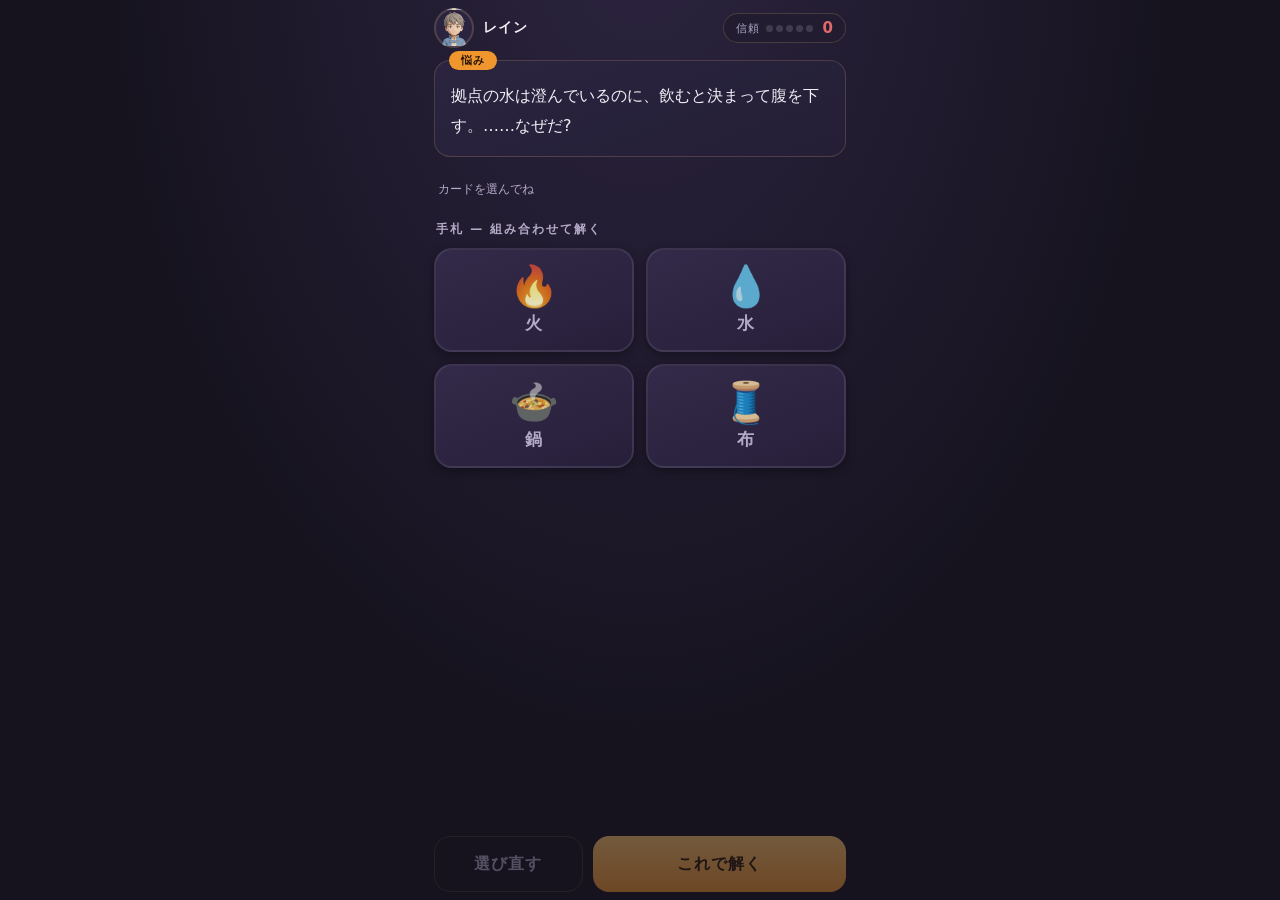
==== commit 0b698c7a: "新規ゲーム カードパズル 問1の縦スライス 悩み→手札からカードを複数選択→「これで解く」→集合一致で判定→ 解決後テキスト→信頼ゲージ反映の1ループ。問1のみ実装。 ビルド不要・CDNなし・保存はl" ====
--- a/index.html
+++ b/index.html
@@ -3,139 +3,64 @@
 <head>
 <meta charset="UTF-8">
 <meta name="viewport" content="width=device-width, initial-scale=1.0, viewport-fit=cover, user-scalable=no">
-<meta name="theme-color" content="#0b1026">
-<title>灯火の街リーザ</title>
+<meta name="theme-color" content="#1a1726">
+<title>灯火の街リーザ（仮）— 問1</title>
 <link rel="stylesheet" href="css/style.css">
-<link rel="stylesheet" href="css/town3d.css">
 </head>
 <body>
 <div id="app">
 
-  <!-- 街ビュー -->
-  <header id="city-view" class="stage-1 t-night" aria-label="街ビュー（タップで光を獲得）">
-    <div id="stars"></div>
-    <div id="moon"></div>
-    <div id="sky-tints">
-      <div class="tint tint-morning"></div>
-      <div class="tint tint-day"></div>
-      <div class="tint tint-dusk"></div>
+  <!-- ヘッダ：レインと信頼ゲージ -->
+  <header id="topbar">
+    <div id="who">
+      <span id="face" aria-hidden="true"></span>
+      <span id="who-name">レイン</span>
     </div>
-    <div id="clouds">
-      <span class="cloud c1"></span>
-      <span class="cloud c2"></span>
-      <span class="cloud c3"></span>
+    <div id="trust" aria-label="信頼">
+      <span id="trust-label">信頼</span>
+      <span id="trust-pips" aria-hidden="true"></span>
+      <span id="trust-val">0</span>
     </div>
-    <div class="layer" id="layer-far"></div>
-    <div class="layer" id="layer-mid"></div>
-    <div class="layer" id="layer-near"></div>
-    <div class="layer" id="layer-fac"></div>
-    <div id="ground"></div>
-    <div id="resident-lights"></div>
-    <div id="ambient-lights"></div>
-    <div id="market-glow"></div>
-    <div id="diorama"></div>
-    <div id="wave"></div>
-    <div id="wish-layer"></div>
-    <div id="tap-layer"></div>
-    <button type="button" id="quest-board-btn" aria-label="街のおねがい">
-      <span id="quest-board-icon"></span>
-      <span id="quest-badge" hidden>0</span>
-    </button>
-    <div id="stage-banner">
-      <span id="stage-no">段階 1</span>
-      <span id="stage-name">泥のアジト</span>
-      <span id="stage-glow">輝き 0／5</span>
-    </div>
-    <div id="tap-hint">街をタップして光を集めよう</div>
   </header>
 
-  <!-- 資源表示バー -->
-  <section id="resource-bar" aria-label="資源表示">
-    <div id="res-grid">
-      <div class="res">
-        <span class="res-label">✦ 光</span>
-        <span class="res-value" id="res-maso">0</span>
-        <span class="res-rate" id="rate-maso">+0/秒</span>
-      </div>
-      <div class="res">
-        <span class="res-label">▤ 木材</span>
-        <span class="res-value" id="res-shizai">0</span>
-        <span class="res-rate" id="rate-shizai">+0/秒</span>
-      </div>
-      <div class="res">
-        <span class="res-label">🏠 住人</span>
-        <span class="res-value" id="res-people">0</span>
-        <span class="res-rate">この街の仲間</span>
-      </div>
-    </div>
-    <div id="goal-chip" aria-label="次の目標">
-      <span id="goal-lamp"></span>
-      <span id="goal-text"></span>
-    </div>
+  <!-- 悩み -->
+  <section id="problem">
+    <div id="problem-tag">悩み</div>
+    <p id="problem-text"></p>
   </section>
 
-  <!-- 施設リスト -->
-  <main id="facility-area">
-    <h2 id="facility-heading">施設</h2>
-    <ul id="facility-list"></ul>
+  <!-- 選択中（レシピ） -->
+  <section id="recipe" aria-live="polite">
+    <span id="recipe-hint">カードを選んでね</span>
+    <div id="recipe-chips"></div>
+  </section>
+
+  <!-- 手札 -->
+  <main id="hand-area">
+    <h2 id="hand-head">手札 — 組み合わせて解く</h2>
+    <ul id="hand"></ul>
   </main>
 
-  <!-- フッターメニュー -->
-  <nav id="footer-menu" aria-label="メニュー">
-    <button type="button" class="tab active" data-tab="city">
-      <span class="tab-icon icon-home" aria-hidden="true"></span><span class="tab-label">街</span>
-    </button>
-    <button type="button" class="tab" data-tab="facility">
-      <span class="tab-icon icon-build" aria-hidden="true"></span><span class="tab-label">施設</span>
-    </button>
-    <button type="button" class="tab" data-tab="records">
-      <span class="tab-icon icon-book" aria-hidden="true"></span><span class="tab-label">図鑑</span>
-    </button>
-    <button type="button" class="tab" data-tab="settings">
-      <span class="tab-icon icon-gear" aria-hidden="true"></span><span class="tab-label">設定</span>
-    </button>
+  <!-- 操作バー -->
+  <nav id="actionbar">
+    <button type="button" id="btn-clear" disabled>選び直す</button>
+    <button type="button" id="btn-solve" disabled>これで解く</button>
   </nav>
 
 </div>
 
-<!-- 仲間の声・お知らせトースト -->
-<div id="toast-area" aria-live="polite"></div>
-
-<!-- 段階アップの祝祭演出 -->
-<div id="celebration" hidden></div>
-
-<!-- オープニング「約束」 -->
-<div id="opening" class="scene-1" hidden>
-  <button type="button" id="op-skip">スキップ</button>
-  <div id="op-stage">
-    <div id="op-friends">
-      <span class="op-friend f1"></span>
-      <span class="op-friend f2"></span>
-      <span class="op-friend f3"></span>
-      <span class="op-friend f4"></span>
-    </div>
-    <div id="op-lantern"></div>
-  </div>
-  <p id="op-text"></p>
-  <p id="op-next-hint">タップで進む</p>
-  <button type="button" id="op-start" hidden>始める</button>
-  <div id="op-flash"></div>
-</div>
-
-<!-- モーダル -->
-<div id="modal-overlay" hidden>
-  <div id="modal" role="dialog" aria-modal="true" aria-labelledby="modal-title">
-    <div id="modal-lamp"></div>
-    <h3 id="modal-title"></h3>
-    <div id="modal-body"></div>
-    <button type="button" id="modal-close">閉じる</button>
+<!-- 結果オーバーレイ -->
+<div id="result" hidden>
+  <div id="result-card" role="dialog" aria-modal="true">
+    <div id="result-mark"></div>
+    <h3 id="result-title"></h3>
+    <p id="result-text"></p>
+    <div id="result-trust"></div>
+    <button type="button" id="result-next"></button>
   </div>
 </div>
 
-<script src="vendor/three.min.js"></script>
-<script src="js/town-model.js"></script>
-<script src="js/town3js.js"></script>
-<script src="js/town3d.js"></script>
+<script src="js/data.js"></script>
 <script src="js/main.js"></script>
 </body>
 </html>
--- a/css/style.css
+++ b/css/style.css
@@ -1,1397 +1,265 @@
 /* ============================================================
-   灯火の街リーザ — スタイルシート
-   ダーク基調（夜空の紺〜深い青紫）＋ランタンの暖色（琥珀・橙）
-   外部素材・Webフォント不使用。システムフォントのみ。
+   灯火の街リーザ（仮）— カードパズル 問1
+   スマホ縦 390px 基準。手札の選択操作を最優先で作り込む。
    ============================================================ */
 
 :root {
-  --bg-deep: #0a0e22;
-  --bg-panel: #121833;
-  --bg-card: #161d3b;
-  --line: rgba(255, 192, 110, 0.20);
-  --amber: #ffbe62;
-  --amber-bright: #ffdf9e; /* 蜂蜜色 */
-  --orange: #ff9a45;       /* こはく色 */
-  --c-rein: #3a78d8;
-  --c-baruto: #e07818;
-  --c-aruno: #7d87a8;
-  --text: #e8e6f0;
-  --text-dim: #aba7c9;
-  --danger: #c04545;
-  /* あたたかい案内板（紙）テーマ */
-  --paper: #f6edd9;
-  --paper-2: #efe2c4;
-  --paper-3: #e7d8b4;
-  --ink: #4a3527;
-  --ink-soft: #6e5a45;
-  --ink-dim: #8a7460;
-  --line-warm: rgba(122, 90, 50, 0.28);
-  --honey: #ffcf6a;
-  --kohaku: #f0962e;
+  --bg: #16131f;
+  --bg-2: #211c30;
+  --panel: #2a2440;
+  --ink: #f2eef6;
+  --ink-dim: #b3aac8;
+  --amber: #ffc46b;
+  --amber-deep: #f0962e;
+  --on: #ffd98a;
+  --on-edge: #ffb347;
+  --line: rgba(255, 200, 120, 0.18);
+  --danger: #e06a6a;
+  --ok: #7fd49a;
 }
 
 * { margin: 0; padding: 0; box-sizing: border-box; }
 
-html, body {
-  height: 100%;
-  overflow: hidden;
-  overscroll-behavior: none;
-}
-
+html, body { height: 100%; }
 body {
-  background: var(--bg-deep);
-  color: var(--text);
-  font-family: "Hiragino Kaku Gothic ProN", "Hiragino Sans", "Yu Gothic",
-    "Meiryo", system-ui, sans-serif;
+  background:
+    radial-gradient(ellipse at 50% -10%, #2c2440 0%, transparent 60%),
+    var(--bg);
+  color: var(--ink);
+  font-family: "Hiragino Kaku Gothic ProN", "Hiragino Sans", "Yu Gothic", "Meiryo", system-ui, sans-serif;
   -webkit-text-size-adjust: 100%;
   -webkit-tap-highlight-color: transparent;
   user-select: none;
   -webkit-user-select: none;
   touch-action: manipulation;
-}
+  overscroll-behavior: none;
+}
+
+button { font-family: inherit; cursor: pointer; border: none; color: inherit; }
 
 #app {
   display: flex;
   flex-direction: column;
-  height: 100dvh;
-  max-width: 560px;
+  min-height: 100dvh;
+  max-width: 440px;
   margin: 0 auto;
-}
-
-button {
-  font-family: inherit;
-  cursor: pointer;
-  border: none;
-}
-
-/* ふりがな（ルビ） */
-ruby { ruby-position: over; }
-rt { font-size: 0.55em; opacity: 0.8; letter-spacing: 0; }
-
-/* ============================================================
-   街ビュー
-   ============================================================ */
-
-#city-view {
-  position: relative;
-  height: 42dvh;
-  min-height: 230px;
-  overflow: hidden;
-  cursor: pointer;
-  transition: background 1.8s ease;
-  flex-shrink: 0;
-}
-
-/* 発展段階ごとの空 */
-/* 「暗い夜」ではなく「灯りが主役の夜」。
-   空はおよそ上半分（55%）に収め、地平線際に夜明け前の暖色帯を置いて
-   完全な漆黒の面を作らない。段階が上がるほど地平線が明るくなる。 */
-#city-view.stage-1 {
-  background: linear-gradient(to bottom,
-    #2a2552 0%, #3d3166 32%, #56396a 50%, #7c4f55 62%, #8a5a4a 70%,
-    #4e3540 82%, #2e2330 100%);
-}
-#city-view.stage-2 {
-  background: linear-gradient(to bottom,
-    #262a5c 0%, #383270 34%, #5c3f6e 52%, #8a5a50 64%, #9a6a4e 70%,
-    #54394a 82%, #2f2433 100%);
-}
-#city-view.stage-3 {
-  background: linear-gradient(to bottom,
-    #21275c 0%, #333476 36%, #564684 54%, #8a5e62 66%, #a07258 71%,
-    #5c4258 84%, #342a40 100%);
-}
-#city-view.stage-4 {
-  background: linear-gradient(to bottom,
-    #1e2658 0%, #313a80 36%, #564a92 54%, #95646a 66%, #b07e60 71%,
-    #664a62 84%, #3a2f48 100%);
-}
-#city-view.stage-5 {
-  background: linear-gradient(to bottom,
-    #1b2456 0%, #2f3e8c 34%, #5252a2 52%, #9a6e78 64%, #c08e6e 70%,
-    #745878 84%, #443a58 100%);
-}
-
-/* 星空 */
-#stars { position: absolute; inset: 0; pointer-events: none; }
-.star {
-  position: absolute;
-  width: 2px; height: 2px;
-  border-radius: 50%;
-  background: #fff;
-  opacity: 0.8;
-  animation: twinkle 3s ease-in-out infinite;
-}
-
-/* 月 */
-#moon {
-  position: absolute;
-  top: 12%; right: 12%;
-  width: 34px; height: 34px;
-  border-radius: 50%;
-  background: radial-gradient(circle at 38% 38%, #f4eeda, #cfc8b8 65%, #aaa494);
-  box-shadow: 0 0 24px 6px rgba(244, 238, 218, 0.25);
-  opacity: 0;
-  transition: opacity 2s ease;
-  pointer-events: none;
-}
-#city-view.stage-2 #moon,
-#city-view.stage-3 #moon,
-#city-view.stage-4 #moon,
-#city-view.stage-5 #moon { opacity: 0.9; }
-
-/* 建物レイヤー */
-.layer { position: absolute; inset: 0; pointer-events: none; }
-
-.bld { position: absolute; bottom: 0; }
-#layer-far  .bld { background: #2b3160; }
-#layer-mid  .bld { background: #1d2348; }
-#layer-near .bld { background: #131732; }
-#city-view.stage-1 #layer-near .bld,
-#city-view.stage-1 #layer-mid .bld { background: #181226; }
-#city-view.stage-2 #layer-near .bld { background: #19142c; }
-#city-view.stage-2 #layer-mid  .bld { background: #241e42; }
-
-/* ============================================================
-   施設シルエット（プレイヤーが建てたものが街の絵として残る）
-   発展段階＝土地と空気の変化、施設＝建物の追加、と役割を分ける。
-   ============================================================ */
-
-#layer-fac .bld {
-  bottom: 8%;            /* 地面の上に立つ前景の建物 */
-  background: #150f2c;
-}
-#layer-fac > * { transform-origin: 50% 100%; }
-#layer-fac .grow { animation: facGrow 0.55s ease-out; }
-@keyframes facGrow {
-  0%   { transform: scaleY(0.65); filter: brightness(2.4); }
-  60%  { transform: scaleY(1.04); filter: brightness(1.6); }
-  100% { transform: scaleY(1);    filter: brightness(1); }
-}
-
-/* 学問所：知的な青白い窓明かり */
-.win.win-cool {
-  background: #d4e6ff;
-  box-shadow: 0 0 7px 2px rgba(150, 195, 255, 0.85);
-}
-/* 救護院：白〜緑がかった優しい灯 */
-.win.win-soft {
-  background: #e2ffe9;
-  box-shadow: 0 0 7px 2px rgba(160, 240, 190, 0.8);
-}
-.clinic-aura {
-  position: absolute;
-  pointer-events: none;
-  background: radial-gradient(ellipse at 50% 100%,
-    rgba(190, 250, 210, 0.30), rgba(190, 250, 210, 0.10) 55%, transparent 75%);
-  animation: glowPulse 6s ease-in-out infinite;
-}
-
-/* 市場の屋台とにぎわい */
-.stall {
-  position: absolute;
-  background: #2a1a32;
-  clip-path: polygon(0 100%, 0 34%, 50% 0, 100% 34%, 100% 100%);
-}
-.stall .win { animation-duration: 1.6s; }
-.stall-glow {
-  position: absolute;
-  pointer-events: none;
-  background: radial-gradient(ellipse at 50% 100%,
-    rgba(255, 150, 70, 0.35), rgba(255, 130, 60, 0.12) 55%, transparent 78%);
-  animation: glowPulse 4.5s ease-in-out infinite;
-}
-
-/* 屋根の形（clip-path） */
-.bld.shape-hut {
-  clip-path: polygon(0 100%, 0 38%, 12% 38%, 50% 0, 88% 38%, 100% 38%, 100% 100%);
-}
-.bld.shape-tower {
-  clip-path: polygon(0 100%, 0 26%, 34% 26%, 50% 0, 66% 26%, 100% 26%, 100% 100%);
-}
-.bld.shape-step {
-  clip-path: polygon(0 100%, 0 18%, 28% 18%, 28% 0, 72% 0, 72% 18%, 100% 18%, 100% 100%);
-}
-.bld.shape-flat {
-  clip-path: polygon(0 100%, 0 6%, 8% 0, 92% 0, 100% 6%, 100% 100%);
-}
-.bld.shape-dome {
-  clip-path: polygon(0 100%, 0 30%, 10% 16%, 30% 4%, 50% 0, 70% 4%, 90% 16%, 100% 30%, 100% 100%);
-}
-
-/* 窓明かり */
-.win {
-  position: absolute;
-  width: 3px; height: 5px;
-  border-radius: 1px;
-  background: var(--amber-bright);
-  box-shadow: 0 0 6px 1.5px rgba(255, 180, 80, 0.85);
-  animation: flicker 2.6s ease-in-out infinite;
-}
-
-/* ランタン・街灯の光点 */
-.lantern {
-  position: absolute;
-  width: 5px; height: 5px;
-  border-radius: 50%;
-  background: var(--amber-bright);
-  box-shadow:
-    0 0 8px 3px rgba(255, 190, 100, 0.9),
-    0 0 22px 9px rgba(255, 150, 60, 0.35);
-  animation: lanternSway 2.4s ease-in-out infinite;
-}
-
-/* 段階1の主役ランタン：小屋の戸口で大きく灯る */
-.lantern.hero {
-  width: 8px; height: 8px;
-  box-shadow:
-    0 0 14px 6px rgba(255, 205, 120, 0.95),
-    0 0 44px 20px rgba(255, 165, 75, 0.45),
-    0 0 100px 50px rgba(255, 145, 60, 0.16);
-}
-
-/* 住人の灯：人が増えるほど、窓明かりが増える */
-#resident-lights { position: absolute; inset: 0; pointer-events: none; }
-.res-light {
-  position: absolute;
-  width: 3px; height: 3px;
-  border-radius: 1px;
-  background: #ffd9a0;
-  box-shadow: 0 0 6px 2px rgba(255, 195, 115, 0.65);
-  animation: flicker 3s ease-in-out infinite;
-}
-
-/* 光の海（高段階の遠景の小さな灯） */
-.sea-light {
-  position: absolute;
-  width: 2px; height: 2px;
-  border-radius: 50%;
-  background: #ffd9a0;
-  box-shadow: 0 0 5px 2px rgba(255, 190, 110, 0.6);
-  animation: twinkle 4s ease-in-out infinite;
-}
-
-/* 地面：街エリアを広く取り、漆黒にしない暖かみのある暗色 */
-#ground {
-  position: absolute;
-  left: 0; right: 0; bottom: 0;
-  height: 13%;
-  background: linear-gradient(to bottom,
-    rgba(40, 28, 38, 0) 0%, #2c2030 40%, #221a28 100%);
-  pointer-events: none;
-}
-
-/* 市場の賑わい（暖色グロー・段階4以上） */
-#market-glow {
-  position: absolute;
-  bottom: -6%;
-  left: 18%;
-  width: 64%;
-  height: 38%;
-  background: radial-gradient(ellipse at 50% 100%,
-    rgba(255, 140, 58, 0.30), rgba(255, 120, 50, 0.12) 50%, transparent 75%);
-  opacity: 0;
-  transition: opacity 2s ease;
-  animation: glowPulse 5s ease-in-out infinite;
-  pointer-events: none;
-}
-#city-view.stage-4 #market-glow { opacity: 1; }
-#city-view.stage-5 #market-glow { opacity: 1; left: 8%; width: 84%; }
-
-/* 段階アップ：光の波 */
-#wave {
-  position: absolute;
-  left: 50%; top: 62%;
-  width: 24px; height: 24px;
-  border-radius: 50%;
-  background: radial-gradient(circle,
-    rgba(255, 220, 150, 0.95) 0%,
-    rgba(255, 180, 90, 0.5) 38%,
-    rgba(255, 160, 70, 0.18) 60%,
-    transparent 72%);
-  transform: translate(-50%, -50%) scale(0);
-  opacity: 0;
-  pointer-events: none;
-}
-#wave.play { animation: lightWave 1.7s ease-out forwards; }
-@keyframes lightWave {
-  0%   { transform: translate(-50%, -50%) scale(0);  opacity: 1; }
-  70%  { opacity: 0.75; }
-  100% { transform: translate(-50%, -50%) scale(70); opacity: 0; }
-}
-#city-view.flash { animation: cityFlash 1.7s ease-out; }
-@keyframes cityFlash {
-  0% { filter: brightness(1); }
-  30% { filter: brightness(1.55) saturate(1.2); }
-  100% { filter: brightness(1); }
-}
-
-/* タップ演出 */
-#tap-layer { position: absolute; inset: 0; pointer-events: none; overflow: hidden; }
-.tap-glow {
-  position: absolute;
+  padding: calc(8px + env(safe-area-inset-top)) 14px
+           calc(8px + env(safe-area-inset-bottom));
+  gap: 12px;
+}
+
+/* ---------- ヘッダ ---------- */
+#topbar {
+  display: flex;
+  align-items: center;
+  justify-content: space-between;
+}
+#who { display: flex; align-items: center; gap: 9px; }
+#face {
   width: 40px; height: 40px;
   border-radius: 50%;
-  background: radial-gradient(circle,
-    rgba(255, 220, 150, 0.85), rgba(255, 170, 80, 0.3) 55%, transparent 72%);
-  transform: translate(-50%, -50%) scale(0.4);
-  animation: tapGlow 0.55s ease-out forwards;
-}
-@keyframes tapGlow {
-  to { transform: translate(-50%, -50%) scale(2.1); opacity: 0; }
-}
-.tap-num {
-  position: absolute;
-  transform: translate(-50%, -50%);
-  color: var(--amber-bright);
-  font-size: 15px;
-  font-weight: bold;
-  text-shadow: 0 0 8px rgba(255, 170, 80, 0.9);
-  animation: tapNum 0.8s ease-out forwards;
-}
-@keyframes tapNum {
-  to { transform: translate(-50%, -190%); opacity: 0; }
-}
-
-/* タップで舞い上がる光の粒 */
-.spark {
-  position: absolute;
-  width: 4px; height: 4px;
-  border-radius: 50%;
-  background: var(--amber-bright);
-  box-shadow: 0 0 6px 2px rgba(255, 190, 100, 0.8);
-  transform: translate(-50%, -50%);
-  animation: sparkRise 1.1s ease-out forwards;
-}
-@keyframes sparkRise {
-  0%   { transform: translate(-50%, -50%) scale(1); opacity: 1; }
-  100% { transform: translate(calc(-50% + var(--dx, 0px)), -86px) scale(0.4); opacity: 0; }
-}
-
-/* タップ時：街の灯が一瞬強く脈動する */
-#ambient-lights { transition: filter 0.16s ease-out; }
-#city-view.lantern-pulse #ambient-lights { filter: brightness(1.8); }
-
-/* 段階表示バナー */
-#stage-banner {
-  position: absolute;
-  top: 10px; left: 10px;
-  display: flex;
-  flex-direction: column;
-  padding: 6px 12px;
-  border-radius: 10px;
-  background: rgba(8, 10, 26, 0.55);
+  background-size: cover;
+  background-position: center top;
+  background-color: var(--panel);
+  border: 2px solid var(--line);
+  flex-shrink: 0;
+}
+#who-name { font-size: 14px; font-weight: bold; letter-spacing: 1px; }
+
+#trust {
+  display: flex; align-items: center; gap: 6px;
+  background: var(--bg-2);
   border: 1px solid var(--line);
-  pointer-events: none;
-  backdrop-filter: blur(2px);
-}
-#stage-no { font-size: 10px; color: var(--text-dim); letter-spacing: 1px; }
-#stage-name { font-size: 14px; font-weight: bold; color: var(--amber-bright); }
-#stage-glow { font-size: 10px; color: var(--amber); margin-top: 1px; }
-
-#tap-hint {
-  position: absolute;
-  bottom: 12px; left: 50%;
-  transform: translateX(-50%);
-  font-size: 11px;
-  color: rgba(255, 213, 138, 0.75);
-  background: rgba(8, 10, 26, 0.45);
-  padding: 4px 12px;
   border-radius: 999px;
-  pointer-events: none;
-  animation: hintPulse 2.4s ease-in-out infinite;
-  white-space: nowrap;
-  transition: opacity 0.9s ease;
-}
-@keyframes hintPulse { 0%, 100% { opacity: 0.85; } 50% { opacity: 0.35; } }
-#tap-hint.hidden { opacity: 0; animation: none; }
-
-/* 共通アニメーション
-   ※ 灯のゆらぎは filter(brightness) で表現する。
-     opacity は昼夜サイクルの点灯/消灯フェードのために空けておく。 */
-@keyframes flicker {
-  0%, 100% { filter: brightness(1); }
-  50% { filter: brightness(0.55); }
-}
-@keyframes twinkle {
-  0%, 100% { opacity: 0.85; }
-  50% { opacity: 0.2; }
-}
-@keyframes lanternSway {
-  0%, 100% { filter: brightness(1); transform: translateY(0); }
-  35% { filter: brightness(0.7); }
-  50% { filter: brightness(0.95); transform: translateY(-1px); }
-  70% { filter: brightness(0.6); }
-}
-@keyframes glowPulse {
-  0%, 100% { transform: scaleX(1); }
-  50% { transform: scaleX(1.08); }
-}
-
-/* ============================================================
-   資源バー
-   ============================================================ */
-
-#resource-bar {
-  display: flex;
-  flex-direction: column;
-  gap: 6px;
-  padding: 8px 10px 7px;
-  background: linear-gradient(to bottom, var(--paper), var(--paper-2));
-  border-top: 2px solid var(--line-warm);
-  border-bottom: 2px solid var(--line-warm);
-  flex-shrink: 0;
-}
-#res-grid {
+  padding: 5px 12px;
+}
+#trust-label { font-size: 11px; color: var(--ink-dim); letter-spacing: 1px; }
+#trust-pips { display: inline-flex; gap: 3px; }
+.pip {
+  width: 7px; height: 7px; border-radius: 50%;
+  background: rgba(255, 255, 255, 0.14);
+}
+.pip.lit { background: var(--amber); box-shadow: 0 0 7px rgba(255, 196, 107, 0.7); }
+#trust-val { font-size: 15px; font-weight: bold; color: var(--amber); min-width: 14px; text-align: right; }
+#trust.low #trust-val { color: var(--danger); }
+
+/* ---------- 悩み ---------- */
+#problem {
+  position: relative;
+  background: linear-gradient(160deg, var(--panel), #241f36);
+  border: 1px solid var(--line);
+  border-radius: 16px;
+  padding: 16px 16px 16px;
+}
+#problem-tag {
+  position: absolute; top: -10px; left: 14px;
+  background: var(--amber-deep);
+  color: #2a1804;
+  font-size: 11px; font-weight: bold;
+  padding: 2px 12px; border-radius: 999px;
+  letter-spacing: 1px;
+}
+#problem-text { font-size: 16px; line-height: 1.85; margin-top: 4px; }
+
+/* ---------- 選択中（レシピ） ---------- */
+#recipe {
+  min-height: 40px;
+  display: flex; align-items: center; flex-wrap: wrap; gap: 8px;
+  padding: 6px 4px;
+}
+#recipe-hint { font-size: 12px; color: var(--ink-dim); }
+#recipe-chips { display: flex; flex-wrap: wrap; gap: 8px; }
+.chip {
+  display: inline-flex; align-items: center; gap: 4px;
+  background: rgba(255, 196, 107, 0.14);
+  border: 1.5px solid var(--on-edge);
+  color: var(--on);
+  font-size: 14px; font-weight: bold;
+  padding: 6px 8px 6px 11px;
+  border-radius: 999px;
+  min-height: 36px;
+}
+.chip-x {
+  display: inline-flex; align-items: center; justify-content: center;
+  width: 18px; height: 18px; border-radius: 50%;
+  background: rgba(255, 255, 255, 0.16);
+  font-size: 13px; line-height: 1;
+}
+
+/* ---------- 手札 ---------- */
+#hand-area { flex: 1; }
+#hand-head { font-size: 12px; color: var(--ink-dim); letter-spacing: 2px; margin: 0 2px 10px; }
+#hand {
+  list-style: none;
   display: grid;
-  grid-template-columns: 1fr 1fr 1.2fr;
-  gap: 6px;
-}
-
-/* 次の目標チップ */
-#goal-chip {
-  display: flex;
-  align-items: center;
-  gap: 7px;
-  align-self: center;
-  max-width: 100%;
-  padding: 4px 12px;
-  border-radius: 999px;
-  background: rgba(240, 150, 46, 0.14);
-  border: 1.5px solid rgba(200, 120, 30, 0.45);
-}
-#goal-lamp {
-  width: 6px; height: 6px;
-  border-radius: 50%;
-  background: var(--kohaku);
-  box-shadow: 0 0 6px 2px rgba(240, 150, 46, 0.7);
-  animation: lanternSway 2.4s ease-in-out infinite;
-  flex-shrink: 0;
-}
-#goal-text {
-  font-size: 11px;
-  font-weight: bold;
-  color: #8a5410;
-  white-space: nowrap;
-  overflow: hidden;
-  text-overflow: ellipsis;
-}
-#goal-chip.changed { animation: goalChanged 0.7s ease-out; }
-@keyframes goalChanged {
-  0% { transform: scale(0.92); background: rgba(240, 150, 46, 0.4); }
-  100% { transform: scale(1); background: rgba(240, 150, 46, 0.14); }
-}
-.res {
-  display: flex;
-  flex-direction: column;
-  align-items: center;
-  gap: 1px;
-  min-width: 0;
-}
-.res-label { font-size: 10px; color: var(--ink-soft); letter-spacing: 1px; font-weight: bold; }
-.res-value {
-  font-size: 17px;
-  font-weight: bold;
-  color: #8a5410;
-  white-space: nowrap;
-}
-.res-rate { font-size: 10px; color: var(--ink-dim); white-space: nowrap; }
-#res-stage { color: #a06a10; }
-
-/* ============================================================
-   施設リスト
-   ============================================================ */
-
-#facility-area {
-  flex: 1;
-  overflow-y: auto;
-  -webkit-overflow-scrolling: touch;
-  padding: 10px 12px calc(76px + env(safe-area-inset-bottom));
-  background:
-    radial-gradient(ellipse at 50% -20%, rgba(40, 48, 96, 0.5), transparent 60%),
-    var(--bg-deep);
-}
-#facility-heading {
-  font-size: 12px;
-  color: var(--text-dim);
-  letter-spacing: 3px;
-  margin: 2px 2px 8px;
-}
-#facility-list { list-style: none; display: flex; flex-direction: column; gap: 10px; }
+  grid-template-columns: 1fr 1fr;
+  gap: 12px;
+}
 
 .card {
-  display: flex;
-  align-items: center;
-  gap: 10px;
-  background: linear-gradient(160deg, var(--paper), var(--paper-2));
-  border: 2px solid var(--line-warm);
-  border-radius: 20px;
-  padding: 12px 13px;
-  box-shadow: 0 3px 10px rgba(30, 18, 8, 0.35), 0 1px 0 rgba(255, 255, 255, 0.5) inset;
-}
-.card-info { flex: 1; min-width: 0; }
-.card-head {
-  display: flex;
-  align-items: baseline;
-  gap: 8px;
-  flex-wrap: wrap;
-}
-.card-name { font-size: 15px; font-weight: bold; color: var(--ink); }
-.card-char { font-size: 10px; font-weight: bold; }
-.card-lv {
-  font-size: 11px;
-  font-weight: bold;
-  color: #8a5410;
-  background: rgba(240, 150, 46, 0.18);
-  border-radius: 8px;
-  padding: 1px 7px;
-}
-.card-effect { font-size: 11px; color: var(--ink-soft); margin-top: 4px; line-height: 1.7; }
-.card-stat { font-size: 11px; font-weight: bold; color: #a06a10; margin-top: 3px; }
-.card-cost { font-size: 11px; margin-top: 2px; color: var(--ink-soft); }
-.card-cost .ok { color: #3e7a3e; font-weight: bold; }
-.card-cost .ng { color: var(--danger); font-weight: bold; }
-
-/* 担当キャラのチップ（キャラ色） */
-.card-char.chip-rein { color: var(--c-rein); }
-.card-char.chip-baruto { color: var(--c-baruto); }
-.card-char.chip-aruno { color: var(--c-aruno); }
-
-.buy-btn {
-  min-width: 66px;
-  min-height: 48px;
-  padding: 6px 10px;
-  border-radius: 16px;
-  font-size: 13px;
-  font-weight: bold;
-  color: #4a2a06;
-  background: linear-gradient(to bottom, var(--honey), var(--kohaku));
-  border: 1.5px solid rgba(140, 80, 10, 0.4);
-  box-shadow: 0 3px 8px rgba(180, 100, 20, 0.4), 0 1px 0 rgba(255, 255, 255, 0.5) inset;
-  transition: transform 0.12s cubic-bezier(0.34, 1.8, 0.5, 1), opacity 0.2s ease;
-  flex-shrink: 0;
-}
-.buy-btn:active { transform: scale(0.88); } /* ぷにっと縮む */
-.buy-btn:disabled {
-  background: var(--paper-3);
-  color: var(--ink-soft); /* グレーアウト時も必ず読める濃さに */
-  border-color: rgba(122, 90, 50, 0.25);
-  box-shadow: none;
-  cursor: default;
-}
-/* 建設可能になった瞬間の気づき（わずかな明滅） */
-.buy-btn.ping { animation: btnPing 0.9s ease-out 2; }
-@keyframes btnPing {
-  0%   { box-shadow: 0 0 0 0 rgba(255, 205, 130, 0.75); }
-  100% { box-shadow: 0 0 16px 7px rgba(255, 205, 130, 0); }
-}
-
-/* ============================================================
-   フッターメニュー
-   ============================================================ */
-
-#footer-menu {
-  position: fixed;
-  left: 0; right: 0; bottom: 0;
-  margin: 0 auto;
-  max-width: 560px;
-  display: grid;
-  grid-template-columns: repeat(4, 1fr);
-  gap: 4px;
-  padding: 5px 6px calc(5px + env(safe-area-inset-bottom));
-  background: linear-gradient(to bottom, var(--paper), var(--paper-2));
-  border-top: 2px solid var(--line-warm);
-  box-shadow: 0 -3px 12px rgba(20, 10, 4, 0.3);
-}
-#footer-menu .tab {
-  min-height: 52px;
+  position: relative;
+  width: 100%;
+  min-height: 104px;
   display: flex;
   flex-direction: column;
   align-items: center;
   justify-content: center;
-  gap: 3px;
-  border-radius: 14px;
-  background: transparent;
-  color: var(--ink-soft);
-  font-size: 11px;
+  gap: 6px;
+  background: linear-gradient(160deg, #322a48, #271f3a);
+  border: 2px solid rgba(255, 255, 255, 0.08);
+  border-radius: 18px;
+  color: var(--ink-dim);
+  box-shadow: 0 3px 10px rgba(0, 0, 0, 0.35);
+  transition: transform 0.12s cubic-bezier(0.34, 1.6, 0.5, 1),
+              border-color 0.15s ease, background 0.15s ease, color 0.15s ease;
+}
+.card:active { transform: scale(0.95); }
+.card-icon { font-size: 40px; line-height: 1; filter: grayscale(0.25) brightness(0.9); transition: filter 0.15s; }
+.card-label { font-size: 17px; font-weight: bold; letter-spacing: 2px; }
+.card-check {
+  position: absolute; top: 8px; right: 8px;
+  width: 24px; height: 24px; border-radius: 50%;
+  display: flex; align-items: center; justify-content: center;
+  background: var(--on-edge); color: #2a1804;
+  font-size: 15px; font-weight: bold;
+  transform: scale(0); transition: transform 0.16s cubic-bezier(0.34, 1.8, 0.5, 1);
+}
+
+/* 選択中の見え方（はっきり差をつける） */
+.card.on {
+  color: var(--on);
+  background: linear-gradient(160deg, #4a3a2a, #3a2c20);
+  border-color: var(--on-edge);
+  box-shadow: 0 0 0 1px var(--on-edge), 0 6px 18px rgba(240, 150, 46, 0.35);
+  transform: translateY(-3px);
+}
+.card.on .card-icon { filter: none; }
+.card.on .card-check { transform: scale(1); }
+
+/* ---------- 操作バー ---------- */
+#actionbar {
+  position: sticky;
+  bottom: 0;
+  display: grid;
+  grid-template-columns: 1fr 1.7fr;
+  gap: 10px;
+  padding-top: 4px;
+}
+#actionbar button {
+  min-height: 56px;
+  border-radius: 16px;
+  font-size: 16px;
   font-weight: bold;
   letter-spacing: 1px;
-  transition: transform 0.12s cubic-bezier(0.34, 1.8, 0.5, 1), background 0.2s ease;
-}
-#footer-menu .tab:active { transform: scale(0.92); }
-#footer-menu .tab.active {
-  color: #6e3c04;
-  background: linear-gradient(to bottom, var(--honey), #f8b94e);
-  box-shadow: 0 2px 6px rgba(180, 100, 20, 0.35), 0 1px 0 rgba(255, 255, 255, 0.5) inset;
-}
-
-/* CSS自作のタブアイコン（絵文字ではない簡易アイコン） */
-.tab-icon { position: relative; width: 18px; height: 16px; display: block; }
-.tab-icon::before, .tab-icon::after { content: ""; position: absolute; }
-/* 街＝いえ */
-.icon-home::before { /* 屋根 */
-  left: 0; top: 0;
-  width: 18px; height: 8px;
-  clip-path: polygon(0 100%, 50% 0, 100% 100%);
-  background: currentColor;
-}
-.icon-home::after { /* 壁とまど */
-  left: 3px; top: 8px;
-  width: 12px; height: 8px;
-  border-radius: 0 0 2px 2px;
-  background: currentColor;
-}
-/* しせつ＝かなづち */
-.icon-build::before { /* 柄 */
-  left: 8px; top: 3px;
-  width: 3.5px; height: 13px;
-  border-radius: 2px;
-  background: currentColor;
-  transform: rotate(35deg);
-}
-.icon-build::after { /* 頭 */
-  left: 3px; top: 1px;
-  width: 11px; height: 5px;
-  border-radius: 2px;
-  background: currentColor;
-  transform: rotate(35deg);
-}
-/* ずかん＝ほん */
-.icon-book::before {
-  left: 1px; top: 1px;
-  width: 16px; height: 13px;
-  border-radius: 2px 4px 4px 2px;
-  background: currentColor;
-}
-.icon-book::after { /* 中央の折り目 */
-  left: 8.2px; top: 2.5px;
-  width: 1.6px; height: 10px;
-  background: var(--paper);
-}
-/* せってい＝はぐるま */
-.icon-gear::before {
-  left: 1px; top: 0;
-  width: 16px; height: 16px;
+  transition: transform 0.12s cubic-bezier(0.34, 1.7, 0.5, 1), opacity 0.2s;
+}
+#actionbar button:active:not(:disabled) { transform: scale(0.95); }
+#btn-clear {
+  background: transparent;
+  border: 1.5px solid var(--line);
+  color: var(--ink-dim);
+}
+#btn-solve {
+  background: linear-gradient(to bottom, var(--amber), var(--amber-deep));
+  color: #2a1804;
+  box-shadow: 0 4px 14px rgba(240, 150, 46, 0.4);
+}
+#actionbar button:disabled { opacity: 0.4; box-shadow: none; cursor: default; }
+
+/* ---------- 結果オーバーレイ ---------- */
+#result {
+  position: fixed; inset: 0; z-index: 30;
+  display: flex; align-items: flex-end; justify-content: center;
+  background: rgba(8, 6, 14, 0.74);
+  animation: fade 0.25s ease;
+}
+#result[hidden] { display: none; }
+@keyframes fade { from { opacity: 0; } to { opacity: 1; } }
+
+#result-card {
+  width: 100%;
+  max-width: 440px;
+  background: linear-gradient(165deg, #2c2540, #211b30);
+  border-top: 2px solid var(--line);
+  border-radius: 22px 22px 0 0;
+  padding: 24px 20px calc(22px + env(safe-area-inset-bottom));
+  animation: up 0.32s cubic-bezier(0.2, 1, 0.4, 1);
+  text-align: center;
+}
+@keyframes up { from { transform: translateY(40px); opacity: 0; } to { transform: translateY(0); opacity: 1; } }
+
+#result-mark {
+  width: 56px; height: 56px; margin: 0 auto 10px;
   border-radius: 50%;
-  background:
-    repeating-conic-gradient(currentColor 0 28deg, transparent 28deg 60deg);
-}
-.icon-gear::after { /* 軸の穴 */
-  left: 5px; top: 4px;
-  width: 8px; height: 8px;
-  border-radius: 50%;
-  background: currentColor;
-  box-shadow: 0 0 0 2px var(--paper) inset;
-}
-
-/* ============================================================
-   モーダル
-   ============================================================ */
-
-#modal-overlay {
-  position: fixed;
-  inset: 0;
-  z-index: 50;
-  display: flex;
-  align-items: center;
-  justify-content: center;
-  padding: 20px;
-  background: rgba(4, 6, 18, 0.78);
-  animation: fadeIn 0.25s ease;
-}
-/* hidden属性を確実に効かせる（#modal-overlayのdisplay:flexがUAスタイルの
-   [hidden]{display:none}より優先されてしまい、空のオーバーレイが画面を
-   覆って操作不能になる不具合の修正） */
-#modal-overlay[hidden] { display: none; }
-@keyframes fadeIn { from { opacity: 0; } to { opacity: 1; } }
-
-#modal {
+  display: flex; align-items: center; justify-content: center;
+  font-size: 30px; font-weight: bold;
+  background: rgba(255, 255, 255, 0.08);
+}
+#result-card.ok #result-mark { background: rgba(127, 212, 154, 0.18); color: var(--ok); box-shadow: 0 0 24px rgba(127, 212, 154, 0.3); }
+#result-card.ng #result-mark { background: rgba(224, 106, 106, 0.16); color: var(--danger); }
+#result-card.over #result-mark { background: rgba(224, 106, 106, 0.16); color: var(--danger); }
+#result-title { font-size: 17px; margin-bottom: 12px; }
+#result-card.ok #result-title { color: var(--ok); }
+#result-card.ng #result-title, #result-card.over #result-title { color: var(--danger); }
+#result-text { font-size: 14.5px; line-height: 1.95; color: var(--ink); white-space: pre-wrap; }
+#result-trust { font-size: 13px; color: var(--amber); margin-top: 14px; white-space: pre-wrap; line-height: 1.7; }
+
+#result-next {
   width: 100%;
-  max-width: 340px;
-  max-height: 76dvh;
-  display: flex;
-  flex-direction: column;
-  background: linear-gradient(160deg, var(--paper), var(--paper-2));
-  border: 2px solid var(--line-warm);
-  border-radius: 22px;
-  padding: 22px 18px 18px;
-  box-shadow: 0 0 40px rgba(255, 160, 70, 0.15), 0 10px 30px rgba(0, 0, 0, 0.5);
-  animation: modalUp 0.3s ease;
-}
-@keyframes modalUp {
-  from { transform: translateY(16px); opacity: 0; }
-  to { transform: translateY(0); opacity: 1; }
-}
-
-#modal-lamp {
-  width: 10px; height: 10px;
-  margin: 0 auto 12px;
-  border-radius: 50%;
-  background: var(--amber-bright);
-  box-shadow:
-    0 0 10px 4px rgba(255, 190, 100, 0.9),
-    0 0 30px 14px rgba(255, 150, 60, 0.3);
-  animation: lanternSway 2.4s ease-in-out infinite;
-}
-
-#modal-title {
-  font-size: 15px;
-  text-align: center;
-  color: var(--ink);
-  margin-bottom: 12px;
-  letter-spacing: 1px;
-}
-
-#modal-body {
-  overflow-y: auto;
-  font-size: 13px;
-  line-height: 1.9;
-  color: var(--ink);
-}
-
-.story-text {
-  background: rgba(240, 150, 46, 0.10);
-  border-left: 3px solid var(--kohaku);
-  border-radius: 0 12px 12px 0;
-  padding: 10px 12px;
-  margin-bottom: 10px;
-}
-.story-stage {
-  font-size: 10px;
-  font-weight: bold;
-  color: #a06a10;
-  letter-spacing: 1px;
-  margin-bottom: 2px;
-}
-.story-locked { color: var(--ink-dim); border-left-color: rgba(122, 90, 50, 0.3); background: rgba(122, 90, 50, 0.06); }
-.story-you {
-  font-size: 12px;
-  font-weight: bold;
-  color: #a06a10;
-  text-align: center;
-  margin-top: 4px;
-}
-.intro-line { margin-bottom: 10px; text-align: center; }
-
-.settings-row { margin-bottom: 14px; font-size: 12px; color: var(--ink-soft); line-height: 1.8; }
-
-.danger-btn {
-  width: 100%;
-  min-height: 48px;
-  border-radius: 14px;
-  background: rgba(192, 69, 69, 0.07);
-  border: 1.5px solid var(--danger);
-  color: var(--danger);
-  font-size: 13px;
-  font-weight: bold;
-}
-.danger-btn:active { background: rgba(192, 69, 69, 0.18); }
-
-#modal-close {
-  margin-top: 16px;
-  min-height: 48px;
-  border-radius: 14px;
-  font-size: 14px;
-  font-weight: bold;
-  color: #4a2a06;
-  background: linear-gradient(to bottom, var(--honey), var(--kohaku));
-  border: 1.5px solid rgba(140, 80, 10, 0.4);
-  box-shadow: 0 3px 8px rgba(180, 100, 20, 0.35), 0 1px 0 rgba(255, 255, 255, 0.5) inset;
-  transition: transform 0.12s cubic-bezier(0.34, 1.8, 0.5, 1);
-}
-#modal-close:active { transform: scale(0.92); }
-
-/* 小さい画面への配慮 */
-@media (max-height: 640px) {
-  #city-view { height: 38dvh; min-height: 200px; }
-}
-
-/* ============================================================
-   トースト（仲間の声・住人のお知らせ）
-   ============================================================ */
-
-#toast-area {
-  position: fixed;
-  left: 50%;
-  transform: translateX(-50%);
-  bottom: calc(66px + env(safe-area-inset-bottom));
-  width: min(92vw, 420px);
-  z-index: 40;
-  display: flex;
-  flex-direction: column;
-  gap: 8px;
-  pointer-events: none;
-}
-.toast {
-  pointer-events: auto;
-  display: flex;
-  align-items: center;
-  gap: 9px;
-  background: linear-gradient(160deg, var(--paper), var(--paper-2));
-  border: 2px solid var(--line-warm);
-  border-radius: 18px;
-  padding: 9px 14px;
-  font-size: 12px;
-  line-height: 1.7;
-  color: var(--ink);
-  box-shadow: 0 4px 16px rgba(0, 0, 0, 0.4);
-  animation: toastIn 0.3s cubic-bezier(0.34, 1.4, 0.5, 1);
-}
-.toast.out { animation: toastOut 0.32s ease forwards; }
-@keyframes toastIn {
-  from { transform: translateY(14px); opacity: 0; }
-  to { transform: translateY(0); opacity: 1; }
-}
-@keyframes toastOut {
-  to { transform: translateY(8px); opacity: 0; }
-}
-.toast.info { border-color: rgba(200, 120, 30, 0.55); }
-
-/* 吹き出し：角丸＋キャラ色の縁取り。顔は描かず紋章で表現 */
-.toast.voice .emblem {
-  width: 28px; height: 28px;
-  border-radius: 50%;
-  display: flex;
-  align-items: center;
-  justify-content: center;
-  font-size: 14px;
-  flex-shrink: 0;
-  background: rgba(122, 90, 50, 0.08);
-}
-.toast.voice .voice-body { display: flex; flex-direction: column; min-width: 0; }
-.toast.voice .voice-name { font-size: 10px; font-weight: bold; letter-spacing: 1px; }
-.toast.v-rein   { border-color: var(--c-rein); }
-.toast.v-rein   .emblem { border: 1.5px solid var(--c-rein); }
-.toast.v-rein   .voice-name { color: var(--c-rein); }
-.toast.v-baruto { border-color: var(--c-baruto); }
-.toast.v-baruto .emblem { border: 1.5px solid var(--c-baruto); }
-.toast.v-baruto .voice-name { color: var(--c-baruto); }
-.toast.v-aruno  { border-color: var(--c-aruno); }
-.toast.v-aruno  .emblem { border: 1.5px solid var(--c-aruno); }
-.toast.v-aruno  .voice-name { color: var(--c-aruno); }
-
-/* ============================================================
-   祝祭演出（段階アップ：おめでとう!）
-   ============================================================ */
-
-#celebration {
-  position: fixed;
-  inset: 0;
-  z-index: 45;
-  pointer-events: none;
-  overflow: hidden;
-}
-#celebration[hidden] { display: none; }
-#cel-title {
-  position: absolute;
-  left: 50%; top: 26%;
-  transform: translate(-50%, -50%);
-  font-size: 30px;
-  font-weight: bold;
-  color: var(--amber-bright);
-  text-shadow: 0 0 18px rgba(255, 190, 100, 0.9), 0 2px 4px rgba(0, 0, 0, 0.4);
-  animation: celTitle 1.6s cubic-bezier(0.34, 1.5, 0.5, 1) forwards;
-  white-space: nowrap;
-}
-@keyframes celTitle {
-  0% { transform: translate(-50%, -50%) scale(0.4); opacity: 0; }
-  20% { transform: translate(-50%, -50%) scale(1.08); opacity: 1; }
-  30% { transform: translate(-50%, -50%) scale(1); }
-  80% { opacity: 1; }
-  100% { transform: translate(-50%, -62%); opacity: 0; }
-}
-.cel-spark {
-  position: absolute;
-  width: 6px; height: 6px;
-  border-radius: 50%;
-  background: var(--amber-bright);
-  box-shadow: 0 0 10px 4px rgba(255, 190, 100, 0.8);
-  animation: celRise 1.3s ease-out forwards;
-  opacity: 0;
-}
-@keyframes celRise {
-  0% { transform: translateY(0) scale(1); opacity: 1; }
-  100% { transform: translateY(-46vh) scale(0.4); opacity: 0; }
-}
-.cheer {
-  position: absolute;
-  font-size: 14px;
-  font-weight: bold;
-  color: #fff;
-  text-shadow: 0 0 10px rgba(255, 200, 120, 0.9);
-  animation: cheerFloat 1.5s ease-out forwards;
-  opacity: 0;
-}
-@keyframes cheerFloat {
-  0% { transform: translateY(10px) scale(0.8); opacity: 0; }
-  25% { opacity: 1; }
-  100% { transform: translateY(-34px) scale(1.05); opacity: 0; }
-}
-
-/* ============================================================
-   オープニング「約束」
-   ============================================================ */
-
-#opening {
-  position: fixed;
-  inset: 0;
-  z-index: 90;
-  display: flex;
-  flex-direction: column;
-  align-items: center;
-  justify-content: center;
-  padding: 28px;
-  background: radial-gradient(ellipse at 50% 62%,
-    #1a1430 0%, #110d24 45%, #0a0817 100%);
-  cursor: pointer;
-  user-select: none;
-}
-#opening[hidden] { display: none; }
-
-#op-skip {
-  position: absolute;
-  top: calc(10px + env(safe-area-inset-top));
-  right: 12px;
-  min-height: 44px;
-  padding: 8px 16px;
-  border-radius: 999px;
-  background: rgba(255, 255, 255, 0.07);
-  color: var(--text-dim);
-  font-size: 12px;
-}
-
-#op-stage { position: relative; width: 180px; height: 180px; margin-bottom: 28px; }
-
-#op-lantern {
-  position: absolute;
-  left: 50%; top: 50%;
-  width: 12px; height: 14px;
-  transform: translate(-50%, -50%);
-  border-radius: 5px;
-  background: var(--amber-bright);
-  box-shadow:
-    0 0 14px 6px rgba(255, 205, 120, 0.9),
-    0 0 44px 20px rgba(255, 165, 75, 0.4),
-    0 0 100px 50px rgba(255, 145, 60, 0.14);
-  animation: lanternSway 2.6s ease-in-out infinite;
-}
-/* 2枚目：灯がやさしく、おおきく揺れる */
-#opening.scene-2 #op-lantern,
-#opening.scene-3 #op-lantern,
-#opening.scene-4 #op-lantern {
-  animation: opLanternWarm 2.2s ease-in-out infinite;
-}
-@keyframes opLanternWarm {
-  0%, 100% { transform: translate(-50%, -50%) scale(1); opacity: 1; }
-  50% { transform: translate(-50%, -52%) scale(1.18); opacity: 0.85; }
-}
-
-/* 3枚目：4つの小さな光（仲間の気配）が集まってくる */
-.op-friend {
-  position: absolute;
-  width: 7px; height: 7px;
-  border-radius: 50%;
-  background: #ffe9c0;
-  box-shadow: 0 0 10px 4px rgba(255, 210, 140, 0.7);
-  opacity: 0;
-}
-#opening.scene-3 .op-friend,
-#opening.scene-4 .op-friend { animation: friendGather 2.4s ease-out forwards; }
-.op-friend.f1 { left: 8%;  top: 16%; }
-.op-friend.f2 { left: 86%; top: 24%; animation-delay: 0.25s !important; }
-.op-friend.f3 { left: 12%; top: 78%; animation-delay: 0.5s !important; }
-.op-friend.f4 { left: 82%; top: 72%; animation-delay: 0.75s !important; }
-@keyframes friendGather {
-  0% { opacity: 0; transform: translate(0, 0) scale(0.6); }
-  30% { opacity: 1; }
-  100% {
-    opacity: 1;
-    transform: translate(calc((90px - 100%) * 0.45), calc((90px - 100%) * 0.45)) scale(1);
-  }
-}
-
-#op-text {
-  max-width: 320px;
-  min-height: 4.2em;
-  font-size: 15px;
-  line-height: 2.1;
-  text-align: center;
-  color: var(--text);
-  animation: fadeIn 0.8s ease;
-}
-#op-next-hint {
-  margin-top: 18px;
-  font-size: 11px;
-  color: var(--text-dim);
-  animation: hintPulse 2.4s ease-in-out infinite;
-}
-#op-start {
-  min-width: 180px;
   min-height: 54px;
-  border-radius: 999px;
-  font-size: 17px;
-  font-weight: bold;
-  color: #3a2304;
-  background: linear-gradient(to bottom, #ffe7ae, var(--orange));
-  box-shadow: 0 0 24px rgba(255, 170, 80, 0.45);
-  transition: transform 0.12s cubic-bezier(0.34, 1.8, 0.5, 1);
-  animation: fadeIn 0.8s ease;
-}
-#op-start:active { transform: scale(0.9); }
-
-/* はじめる→画面が暖かく明転して、街へ */
-#op-flash {
-  position: absolute;
-  inset: 0;
-  pointer-events: none;
-  background: radial-gradient(ellipse at 50% 60%,
-    rgba(255, 222, 160, 0.95), rgba(255, 190, 110, 0.75) 45%, rgba(255, 170, 90, 0.4) 100%);
-  opacity: 0;
-}
-#opening.depart { animation: opDepart 0.95s ease forwards; }
-#opening.depart #op-flash { animation: opFlash 0.95s ease forwards; }
-@keyframes opFlash {
-  0% { opacity: 0; }
-  40% { opacity: 1; }
-  100% { opacity: 1; }
-}
-@keyframes opDepart {
-  0% { opacity: 1; }
-  55% { opacity: 1; }
-  100% { opacity: 0; }
-}
-
-/* ずかん内の「やくそくを もういちど見る」 */
-.replay-btn {
-  width: 100%;
-  min-height: 46px;
-  margin-bottom: 12px;
-  border-radius: 14px;
-  background: rgba(240, 150, 46, 0.14);
-  border: 1.5px solid rgba(200, 120, 30, 0.5);
-  color: #8a5410;
-  font-size: 13px;
-  font-weight: bold;
-}
-.replay-btn:active { transform: scale(0.96); }
-
-/* ============================================================
-   昼夜サイクル（朝→昼→夕→夜。色の変化はCSS transitionで約30秒）
-   段階ごとの空（夜の姿）を土台に、半透明のティント層を重ねて
-   時間帯の色をのせる。「段階の個性 > 時間帯の色」を保つ。
-   ============================================================ */
-
-#sky-tints { position: absolute; inset: 0; pointer-events: none; }
-.tint {
-  position: absolute;
-  inset: 0;
-  opacity: 0;
-  transition: opacity 30s linear;
-}
-/* 朝：地平線から淡い金色、空は薄い水色〜藤色。建物はやわらかい逆光 */
-.tint-morning {
-  background: linear-gradient(to bottom,
-    #a9b8da 0%, #bdb2da 32%, #d9bfae 55%, #f0d3a0 68%, #e8c290 76%,
-    #b08e7a 88%, #6e5a5c 100%);
-}
-/* 昼：もっとも明るく広い薄青の空 */
-.tint-day {
-  background: linear-gradient(to bottom,
-    #9dc2e8 0%, #abceee 38%, #c2daf0 64%, #d6e2ea 80%,
-    #b6b9c2 92%, #9a978f 100%);
-}
-/* 夕：こはく色〜茜色 */
-.tint-dusk {
-  background: linear-gradient(to bottom,
-    #574a88 0%, #84577a 34%, #b96760 56%, #e4944e 70%, #d4824a 76%,
-    #8a5648 88%, #4e3848 100%);
-}
-#city-view.t-morning .tint-morning { opacity: 0.82; }
-#city-view.t-day     .tint-day     { opacity: 0.88; }
-#city-view.t-dusk    .tint-dusk    { opacity: 0.7; }
-
-/* 雲（朝・昼にゆっくり流れる） */
-#clouds {
-  position: absolute;
-  inset: 0;
-  pointer-events: none;
-  opacity: 0;
-  transition: opacity 30s linear;
-}
-#city-view.t-morning #clouds { opacity: 0.45; }
-#city-view.t-day     #clouds { opacity: 0.85; }
-.cloud {
-  position: absolute;
-  background: rgba(255, 255, 255, 0.75);
-  border-radius: 50%;
-  filter: blur(7px);
-  animation: cloudDrift linear infinite;
-}
-.cloud.c1 { width: 90px;  height: 22px; top: 14%; animation-duration: 95s;  animation-delay: -20s; }
-.cloud.c2 { width: 60px;  height: 16px; top: 26%; animation-duration: 120s; animation-delay: -70s; }
-.cloud.c3 { width: 110px; height: 26px; top: 7%;  animation-duration: 150s; animation-delay: -110s; }
-@keyframes cloudDrift {
-  from { transform: translateX(-30vw); }
-  to   { transform: translateX(110vw); }
-}
-
-/* 灯の点灯/消灯：時間差(--lit-delay)で一つずつ */
-.win, .lantern, .sea-light, .res-light {
-  transition: opacity 2.2s ease;
-  transition-delay: var(--lit-delay, 0s);
-}
-#market-glow, .stall-glow, .clinic-aura { transition: opacity 8s ease; }
-
-/* 朝・昼：窓明かりとランタンは休む（段階1の主役ランタンだけは灯り続ける） */
-#city-view.t-morning .win, #city-view.t-day .win,
-#city-view.t-morning .lantern:not(.hero), #city-view.t-day .lantern:not(.hero),
-#city-view.t-morning .sea-light, #city-view.t-day .sea-light,
-#city-view.t-morning .res-light, #city-view.t-day .res-light,
-#city-view.t-morning .stall-glow, #city-view.t-day .stall-glow,
-#city-view.t-morning .clinic-aura, #city-view.t-day .clinic-aura,
-#city-view.t-morning #market-glow, #city-view.t-day #market-glow {
-  opacity: 0 !important;
-}
-
-/* 星と月は夜（と夕の名残）にだけ */
-#stars { transition: opacity 30s linear; }
-#city-view.t-morning #stars { opacity: 0.15; }
-#city-view.t-day     #stars { opacity: 0; }
-#city-view.t-dusk    #stars { opacity: 0.5; }
-#city-view.t-morning #moon, #city-view.t-day #moon { opacity: 0 !important; }
-
-/* 夜のタップ：粒がわずかに華やぐ */
-.spark.bright {
-  width: 5px; height: 5px;
-  box-shadow:
-    0 0 8px 3px rgba(255, 210, 130, 0.95),
-    0 0 18px 7px rgba(255, 180, 90, 0.4);
-}
-
-/* ============================================================
-   ねがいぼし（昼=光る蝶 / 夜=流れ星）
-   ============================================================ */
-
-#wish-layer { position: absolute; inset: 0; pointer-events: none; }
-.wish {
-  position: absolute;
-  width: 48px; height: 48px;     /* タップしやすい大きさ */
-  pointer-events: auto;
-  background: transparent;
-  border: none;
-  cursor: pointer;
-  animation: wishLife 6s ease forwards;
-}
-.wish.gone { animation: wishOut 0.5s ease forwards; }
-@keyframes wishLife {
-  0% { opacity: 0; }
-  8% { opacity: 1; }
-  85% { opacity: 1; }
-  100% { opacity: 0; }
-}
-@keyframes wishOut { to { opacity: 0; } }
-
-/* 流れ星：ゆっくり斜めにながれる光 */
-.wish-star { animation: wishLife 6s ease forwards, wishDrift 6s linear forwards; }
-@keyframes wishDrift { to { transform: translate(-44px, 26px); } }
-.wish-star .wish-core {
-  position: absolute;
-  left: 50%; top: 50%;
-  width: 7px; height: 7px;
-  border-radius: 50%;
-  background: #fff7e0;
-  box-shadow:
-    0 0 10px 4px rgba(255, 235, 180, 0.95),
-    0 0 26px 10px rgba(255, 210, 130, 0.45);
-}
-.wish-star .wish-core::after {
-  content: "";
-  position: absolute;
-  left: 5px; top: 2px;
-  width: 46px; height: 2.5px;
-  border-radius: 2px;
-  transform: rotate(-28deg);
-  transform-origin: left center;
-  background: linear-gradient(to right, rgba(255, 240, 200, 0.95), transparent);
-}
-
-/* 光る蝶：はばたく2枚のはね */
-.wish-butterfly .wish-core {
-  position: absolute;
-  left: 50%; top: 50%;
-  width: 2.5px; height: 9px;
-  border-radius: 2px;
-  background: #fff3d6;
-  box-shadow: 0 0 8px 3px rgba(255, 240, 200, 0.8);
-  animation: butterflyBob 1.6s ease-in-out infinite;
-}
-.wish-butterfly .wish-core::before,
-.wish-butterfly .wish-core::after {
-  content: "";
-  position: absolute;
-  top: -1px;
-  width: 9px; height: 11px;
-  border-radius: 60% 60% 45% 45%;
-  background: rgba(255, 244, 214, 0.9);
-  box-shadow: 0 0 9px 3px rgba(255, 226, 160, 0.65);
-}
-.wish-butterfly .wish-core::before {
-  left: -9px;
-  transform-origin: right center;
-  animation: flapL 0.45s ease-in-out infinite;
-}
-.wish-butterfly .wish-core::after {
-  left: 2.5px;
-  transform-origin: left center;
-  animation: flapR 0.45s ease-in-out infinite;
-}
-@keyframes flapL { 0%, 100% { transform: scaleX(1); } 50% { transform: scaleX(0.35); } }
-@keyframes flapR { 0%, 100% { transform: scaleX(1); } 50% { transform: scaleX(0.35); } }
-@keyframes butterflyBob {
-  0%, 100% { transform: translateY(0); }
-  50% { transform: translateY(-7px); }
-}
-
-.wish-num {
-  font-size: 16px;
-  color: #fff3d6;
-  animation-duration: 1.05s;
-}
-
-/* ============================================================
-   ずかん（街のあゆみ＋ものがたり）
-   ============================================================ */
-
-.zukan-head {
-  font-size: 11px;
-  font-weight: bold;
-  letter-spacing: 3px;
-  text-align: center;
-  color: var(--ink-dim);
-  margin: 14px 0 8px;
-}
-.page-card {
-  background: rgba(255, 255, 255, 0.45);
-  border: 1.5px solid var(--line-warm);
+  margin-top: 20px;
   border-radius: 16px;
-  padding: 10px 12px;
-  margin-bottom: 10px;
-}
-.page-title {
-  font-size: 13px;
-  font-weight: bold;
-  color: #8a5410;
-  margin-bottom: 4px;
-}
-.page-text { font-size: 12.5px; line-height: 2; color: var(--ink); }
-.page-locked { opacity: 0.8; }
-.page-locked .page-title { color: var(--ink-dim); }
-.page-locked .page-text { color: var(--ink-dim); font-size: 11px; }
-
-/* ============================================================
-   街のおねがい（依頼システム）
-   ============================================================ */
-
-#quest-board-btn {
-  position: absolute;
-  top: 10px; right: 10px;
-  width: 48px; height: 48px;
-  border-radius: 14px;
-  background: linear-gradient(to bottom, var(--paper), var(--paper-2));
-  border: 2px solid var(--line-warm);
-  box-shadow: 0 3px 8px rgba(20, 10, 4, 0.35);
-  display: flex;
-  align-items: center;
-  justify-content: center;
-  transition: transform 0.12s cubic-bezier(0.34, 1.8, 0.5, 1);
-  z-index: 6;
-}
-#quest-board-btn:active { transform: scale(0.9); }
-#quest-board-btn.unread { animation: boardWiggle 2.2s ease-in-out infinite; }
-@keyframes boardWiggle {
-  0%, 100% { transform: rotate(0); }
-  6% { transform: rotate(-5deg); }
-  12% { transform: rotate(4deg); }
-  18% { transform: rotate(0); }
-}
-/* 掲示板アイコン（CSS自作） */
-#quest-board-icon {
-  position: relative;
-  width: 22px; height: 17px;
-  border-radius: 3px;
-  background: #b08a5e;
-  border: 2px solid #6e5a45;
-}
-#quest-board-icon::before {
-  content: "";
-  position: absolute;
-  left: 3px; top: 3px;
-  width: 12px; height: 2px;
-  background: #f6edd9;
-  box-shadow: 0 4px 0 #f6edd9;
-}
-#quest-board-icon::after {
-  content: "";
-  position: absolute;
-  left: 8px; top: -8px;
-  width: 3px; height: 7px;
-  background: #6e5a45;
-}
-#quest-badge {
-  position: absolute;
-  top: -6px; right: -6px;
-  min-width: 20px; height: 20px;
-  border-radius: 10px;
-  background: var(--danger);
-  color: #fff;
-  font-size: 12px;
-  font-weight: bold;
-  display: flex;
-  align-items: center;
-  justify-content: center;
-  border: 2px solid var(--paper);
-}
-
-.quest-card {
-  background: rgba(255, 255, 255, 0.45);
-  border: 1.5px solid var(--line-warm);
-  border-radius: 16px;
-  padding: 11px 13px;
-  margin-bottom: 12px;
-}
-.quest-from { font-size: 10px; font-weight: bold; color: #a06a10; letter-spacing: 1px; }
-.quest-title { font-size: 14px; font-weight: bold; color: var(--ink); margin: 3px 0; }
-.quest-note { font-size: 11.5px; color: var(--ink-soft); margin-bottom: 6px; }
-.quest-prog { font-size: 12px; font-weight: bold; color: #8a5410; margin-bottom: 6px; }
-.quest-btn {
-  display: block;
-  width: 100%;
-  min-height: 46px;
-  margin-top: 6px;
-  border-radius: 13px;
-  font-size: 12.5px;
-  font-weight: bold;
-  color: #4a2a06;
-  background: linear-gradient(to bottom, var(--honey), var(--kohaku));
-  border: 1.5px solid rgba(140, 80, 10, 0.4);
-  transition: transform 0.12s cubic-bezier(0.34, 1.8, 0.5, 1);
-}
-.quest-btn:active { transform: scale(0.95); }
-.quest-btn:disabled {
-  background: var(--paper-3);
-  color: var(--ink-soft);
-  border-color: rgba(122, 90, 50, 0.25);
-}
-.quest-btn.quest-choice { background: linear-gradient(to bottom, #ffe9c0, #f4b85a); }
-
-/* 3Dビューでタップした施設のカードを知らせる */
-.card.hl { animation: cardHl 1.5s ease-out; }
-@keyframes cardHl {
-  0% { box-shadow: 0 0 0 3px rgba(240, 150, 46, 0.9), 0 3px 10px rgba(30, 18, 8, 0.35); }
-  100% { box-shadow: 0 0 0 0 rgba(240, 150, 46, 0), 0 3px 10px rgba(30, 18, 8, 0.35); }
-}
-
-/* Three.js使用時はDOMの空・旧演出を消す（シーンが空も描く） */
-#city-view.gl #stars, #city-view.gl #moon, #city-view.gl #sky-tints,
-#city-view.gl #clouds, #city-view.gl #ground, #city-view.gl #market-glow,
-#city-view.gl #diorama { display: none; }
+  font-size: 16px; font-weight: bold;
+  background: linear-gradient(to bottom, var(--amber), var(--amber-deep));
+  color: #2a1804;
+  box-shadow: 0 4px 14px rgba(240, 150, 46, 0.4);
+  transition: transform 0.12s cubic-bezier(0.34, 1.7, 0.5, 1);
+}
+#result-next:active { transform: scale(0.97); }
+
+/* 小さい画面でも詰まりすぎない */
+@media (max-height: 680px) {
+  .card { min-height: 88px; }
+  .card-icon { font-size: 34px; }
+  #problem-text { font-size: 15px; }
+}
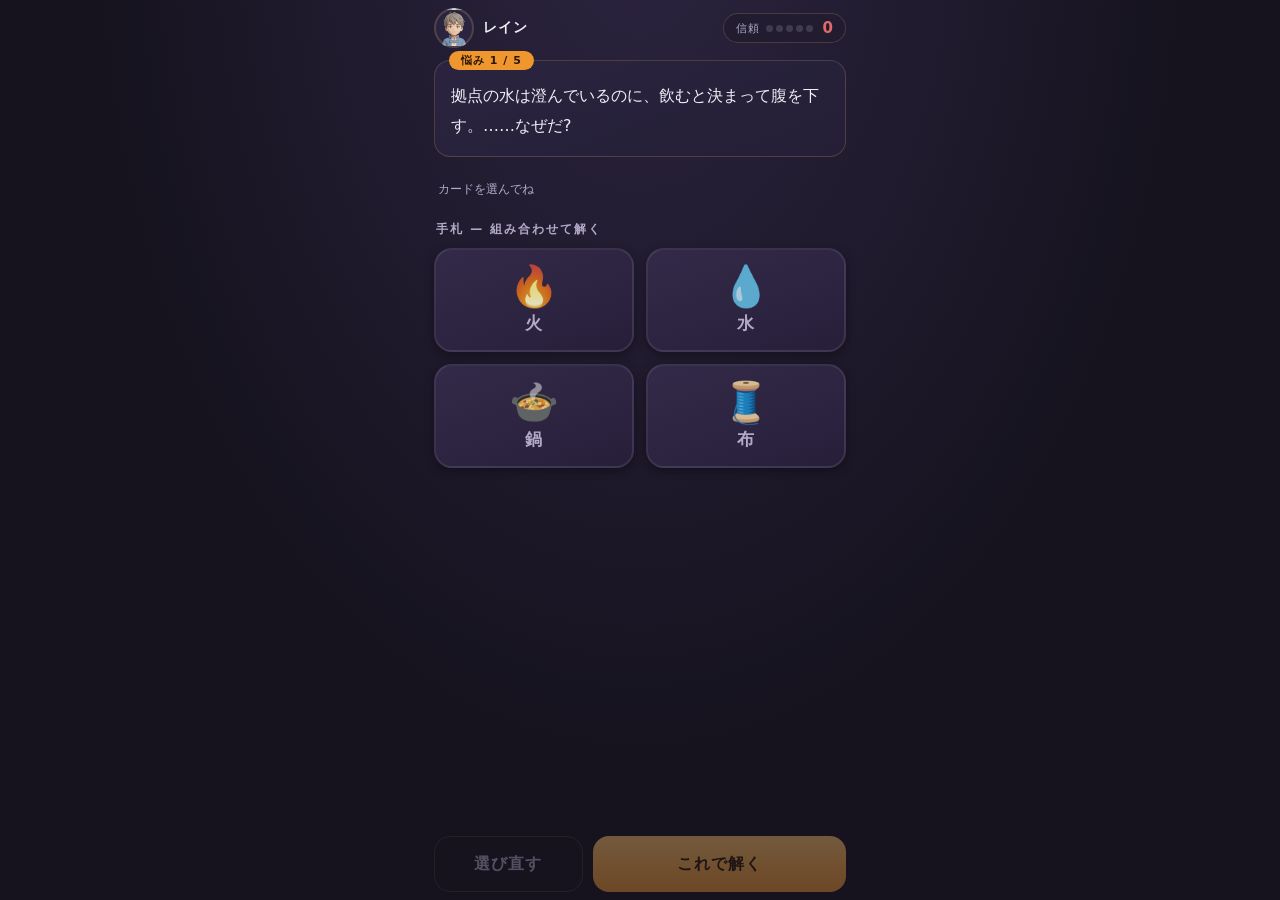
==== commit 4bbee5f4: "問2〜5を追加し5問続けて遊べる形にする PUZZLES 配列で問1〜5を順番にロード。成功→「次へ」で次問、失敗→ 信頼−1のまま同じ問題を再挑戦。信頼と進捗は localStorage（接頭辞 l" ====
--- a/index.html
+++ b/index.html
@@ -22,6 +22,9 @@
       <span id="trust-val">0</span>
     </div>
   </header>
+
+  <!-- 仲間加入などの地の文（ある問題のみ） -->
+  <p id="lead" hidden></p>
 
   <!-- 悩み -->
   <section id="problem">
--- a/css/style.css
+++ b/css/style.css
@@ -82,6 +82,17 @@
 .pip.lit { background: var(--amber); box-shadow: 0 0 7px rgba(255, 196, 107, 0.7); }
 #trust-val { font-size: 15px; font-weight: bold; color: var(--amber); min-width: 14px; text-align: right; }
 #trust.low #trust-val { color: var(--danger); }
+
+/* ---------- 仲間加入などの地の文 ---------- */
+#lead {
+  margin: -2px 6px -4px;
+  font-size: 12.5px;
+  line-height: 1.7;
+  color: var(--amber);
+  opacity: 0.85;
+  letter-spacing: 0.5px;
+}
+#lead[hidden] { display: none; }
 
 /* ---------- 悩み ---------- */
 #problem {
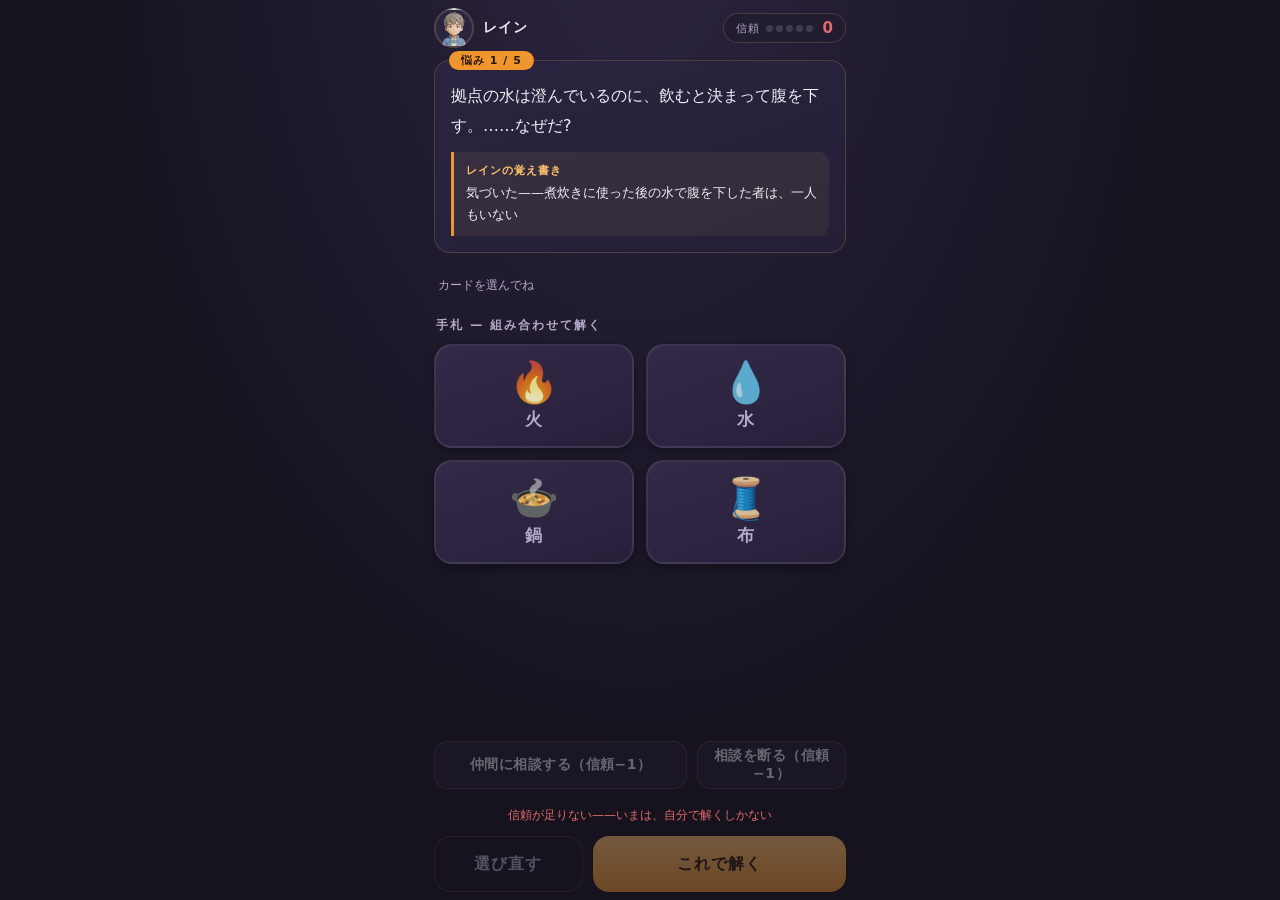
==== commit dffe2340: "v2改修：観察メモ・相談ヒント(浅/深)・撤退・導線見直し 各問に観察メモ(無料・常時表示)を追加。仲間に相談（浅−1→深−2）と 相談を断る（−1）を追加。信頼の増減は DELTA に一元化し、成功" ====
--- a/index.html
+++ b/index.html
@@ -4,7 +4,7 @@
 <meta charset="UTF-8">
 <meta name="viewport" content="width=device-width, initial-scale=1.0, viewport-fit=cover, user-scalable=no">
 <meta name="theme-color" content="#1a1726">
-<title>灯火の街リーザ（仮）— 問1</title>
+<title>灯火の街リーザ（仮）— カードパズル</title>
 <link rel="stylesheet" href="css/style.css">
 </head>
 <body>
@@ -30,7 +30,12 @@
   <section id="problem">
     <div id="problem-tag">悩み</div>
     <p id="problem-text"></p>
+    <!-- 観察メモ（無料・常時表示） -->
+    <p id="observe"><span id="observe-label">レインの覚え書き</span><span id="observe-text"></span></p>
   </section>
+
+  <!-- 仲間の声（相談ヒント。出た分だけ積み上がる） -->
+  <section id="hints" aria-live="polite"></section>
 
   <!-- 選択中（レシピ） -->
   <section id="recipe" aria-live="polite">
@@ -43,6 +48,13 @@
     <h2 id="hand-head">手札 — 組み合わせて解く</h2>
     <ul id="hand"></ul>
   </main>
+
+  <!-- 相談・撤退（いずれも信頼を消費。足りなければ無効） -->
+  <section id="assist">
+    <button type="button" id="btn-hint">仲間に相談する</button>
+    <button type="button" id="btn-decline">相談を断る</button>
+  </section>
+  <p id="assist-note" hidden></p>
 
   <!-- 操作バー -->
   <nav id="actionbar">
--- a/css/style.css
+++ b/css/style.css
@@ -111,6 +111,77 @@
   letter-spacing: 1px;
 }
 #problem-text { font-size: 16px; line-height: 1.85; margin-top: 4px; }
+
+/* 観察メモ（無料・常時表示） */
+#observe {
+  margin-top: 12px;
+  padding: 9px 12px 9px 12px;
+  border-left: 3px solid var(--amber-deep);
+  background: rgba(255, 196, 107, 0.07);
+  border-radius: 0 10px 10px 0;
+  font-size: 13px;
+  line-height: 1.75;
+  color: var(--ink);
+}
+#observe-label {
+  display: block;
+  font-size: 10.5px;
+  font-weight: bold;
+  letter-spacing: 1px;
+  color: var(--amber);
+  margin-bottom: 2px;
+}
+
+/* ---------- 仲間の声（相談ヒント） ---------- */
+#hints { display: flex; flex-direction: column; gap: 8px; }
+#hints:empty { display: none; }
+.hint {
+  background: var(--bg-2);
+  border: 1px solid var(--line);
+  border-radius: 12px;
+  padding: 9px 13px;
+  font-size: 13.5px;
+  line-height: 1.7;
+  animation: up 0.28s cubic-bezier(0.2, 1, 0.4, 1);
+}
+.hint-who {
+  display: block;
+  font-size: 11px;
+  font-weight: bold;
+  letter-spacing: 1px;
+  color: var(--amber);
+  margin-bottom: 2px;
+}
+.hint.deep { border-color: var(--on-edge); background: rgba(255, 196, 107, 0.1); }
+
+/* ---------- 相談・撤退 ---------- */
+#assist {
+  display: grid;
+  grid-template-columns: 1.7fr 1fr;
+  gap: 10px;
+}
+#assist button {
+  min-height: 48px;
+  border-radius: 14px;
+  font-size: 14px;
+  font-weight: bold;
+  letter-spacing: 0.5px;
+  background: var(--bg-2);
+  border: 1.5px solid var(--line);
+  color: var(--ink);
+  transition: transform 0.12s cubic-bezier(0.34, 1.7, 0.5, 1), opacity 0.2s;
+}
+#btn-hint { color: var(--amber); border-color: rgba(255, 196, 107, 0.4); }
+#btn-decline { color: var(--ink-dim); }
+#assist button:active:not(:disabled) { transform: scale(0.96); }
+#assist button:disabled { opacity: 0.38; cursor: default; }
+#assist-note {
+  margin: 6px 4px -4px;
+  font-size: 12px;
+  color: var(--danger);
+  text-align: center;
+}
+#assist-note[hidden] { display: none; }
 
 /* ---------- 選択中（レシピ） ---------- */
 #recipe {
